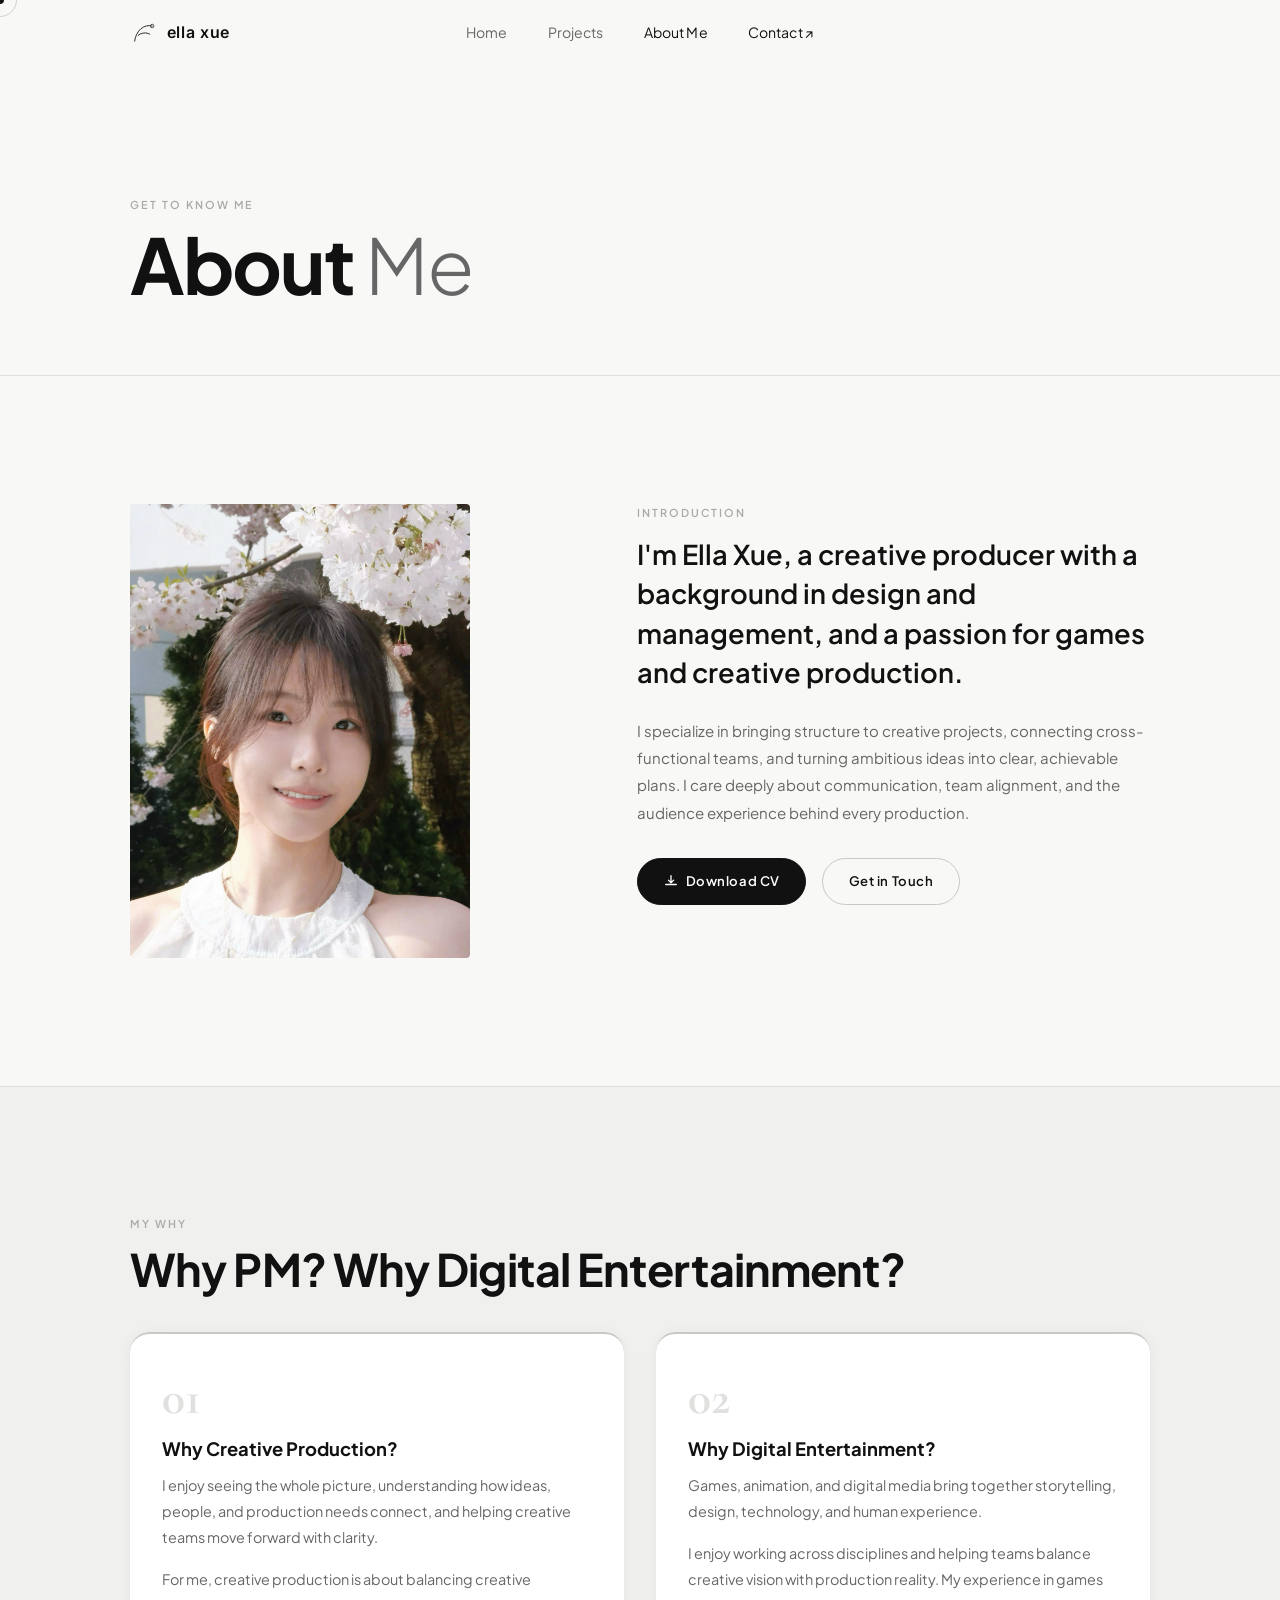
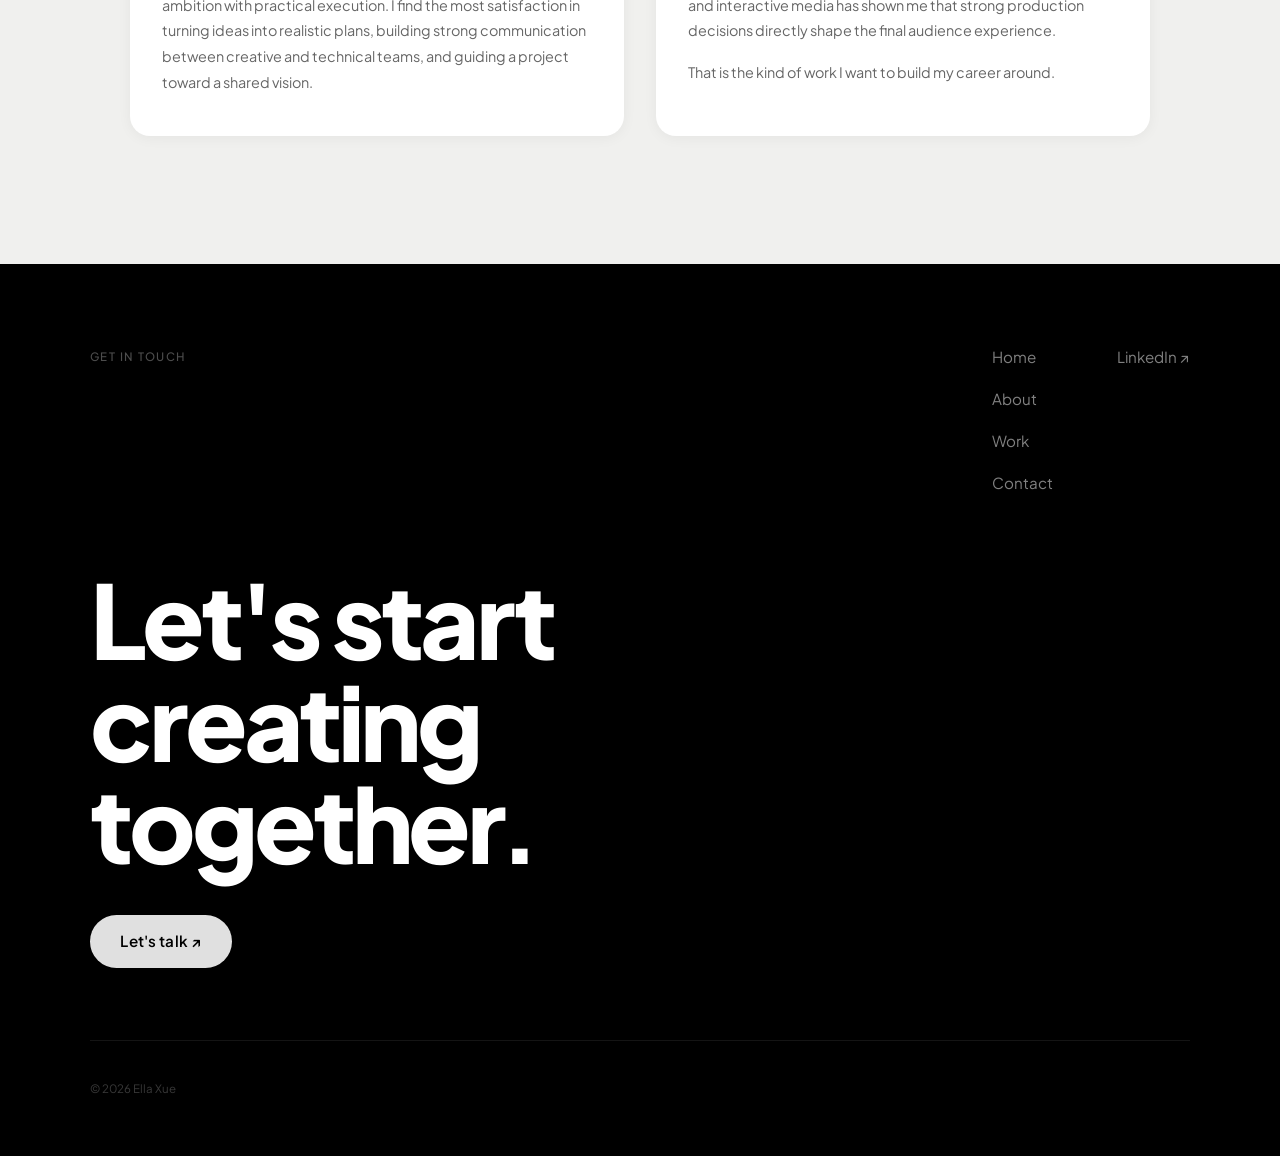
==== about.html @ a4383482 "Replace contents with copy of Porfolio repo Co-Authored-By: Claude Sonnet 5 <noreply@anthropic.com>" ====
<!DOCTYPE html>
<html lang="en">
<head>
  <meta charset="UTF-8" />
  <meta name="viewport" content="width=device-width, initial-scale=1.0" />
  <title>About Me — Ella Xue</title>
  <link rel="preconnect" href="https://fonts.googleapis.com" />
  <link rel="preconnect" href="https://fonts.gstatic.com" crossorigin />
  <link href="https://fonts.googleapis.com/css2?family=Cormorant+Garamond:ital,wght@0,300;0,400;0,600;1,300;1,400&family=Inter:wght@300;400;500;600&family=Plus+Jakarta+Sans:wght@300;400;500;600;700;800&display=swap" rel="stylesheet" />
  <link rel="stylesheet" href="style.css" />
</head>
<body>

<div id="cursor" aria-hidden="true"></div>
<div id="cursor-follower" aria-hidden="true"></div>

<!-- HEADER -->
<header id="header">
  <div class="header-inner">
    <a href="index.html" class="logo">
      <svg class="logo-mark" viewBox="0 0 48 48" fill="none" aria-hidden="true">
        <path d="M8 38 C10 20,24 8,38 12" stroke="currentColor" stroke-width="1.5" stroke-linecap="round"/>
        <path d="M14 28 C18 24,28 22,34 26" stroke="currentColor" stroke-width="1.5" stroke-linecap="round"/>
        <circle cx="38" cy="12" r="3" stroke="var(--coral)" stroke-width="1.5" fill="none"/>
      </svg>
      ella xue
    </a>
    <nav class="nav-links">
      <a href="index.html"    class="nav-link">Home</a>
      <a href="projects.html" class="nav-link">Projects</a>
      <a href="about.html"   class="nav-link active">About Me</a>
      <a href="contact.html" class="nav-link nav-link--cta">Contact ↗</a>
    </nav>
    <button class="hamburger" id="hamburger" aria-label="Toggle menu" aria-expanded="false">
      <span></span><span></span>
    </button>
  </div>
  <div class="header-rule"></div>
</header>
<div class="mobile-nav" id="mobileNav" aria-hidden="true">
  <nav>
    <a href="index.html"    class="mobile-nav-link">Home</a>
    <a href="projects.html" class="mobile-nav-link">Projects</a>
    <a href="about.html"   class="mobile-nav-link">About Me</a>
    <a href="contact.html" class="mobile-nav-link">Contact</a>
  </nav>
</div>

<main class="page-top">

<!-- PAGE HERO -->
<div class="page-hero">
  <div class="container">
    <span class="page-hero-eyebrow reveal">Get to know me</span>
    <h1 class="page-hero-title reveal">About <em>Me</em></h1>
</div>
</div>

<!-- ============================================================ INTRO + BACKGROUND -->
<section class="section">
  <div class="container">
    <div class="about-intro-grid">
      <div class="about-avatar reveal">
        <div class="portrait-frame">
          <div class="portrait-inner">
            <img src="assets/images/ellaphoyo.JPG" alt="Ella Xue">
          </div>
        </div>
      </div>
      <div>
        <span class="eyebrow reveal">Introduction</span>
        <p class="about-lead reveal">I'm Ella Xue, a creative producer with a background in design and management, and a passion for games and creative production.</p>
        <p class="about-body reveal">I specialize in bringing structure to creative projects, connecting cross-functional teams, and turning ambitious ideas into clear, achievable plans. I care deeply about communication, team alignment, and the audience experience behind every production.</p>
        <div class="about-actions reveal">
          <a href="assets/images/EllaXueResume-ProductionAssistant.pdf" download class="btn btn-primary">
            <svg viewBox="0 0 16 16" fill="none" stroke="currentColor" stroke-width="1.5" stroke-linecap="round"><path d="M8 2v8M5 7l3 3 3-3M2 12h12"/></svg>
            Download CV
          </a>
          <a href="contact.html" class="btn btn-outline">Get in Touch</a>
        </div>
      </div>
    </div>
  </div>
</section>

<!-- ============================================================ WHY PM / WHY DIGITAL ENTERTAINMENT -->
<section class="section section--alt">
  <div class="container">
    <span class="eyebrow reveal">My Why</span>
    <h2 class="section-heading reveal">Why PM? Why Digital Entertainment?</h2>
    <div class="why-grid">
      <div class="why-card reveal">
        <p class="why-num">01</p>
        <h3 class="why-title">Why Creative Production?</h3>
        <p class="why-body">I enjoy seeing the whole picture, understanding how ideas, people, and production needs connect, and helping creative teams move forward with clarity.</p>
        <p class="why-body" style="margin-top:1rem;">For me, creative production is about balancing creative ambition with practical execution. I find the most satisfaction in turning ideas into realistic plans, building strong communication between creative and technical teams, and guiding a project toward a shared vision.</p>
      </div>
      <div class="why-card reveal reveal-d1">
        <p class="why-num">02</p>
        <h3 class="why-title">Why Digital Entertainment?</h3>
        <p class="why-body">Games, animation, and digital media bring together storytelling, design, technology, and human experience.</p>
        <p class="why-body" style="margin-top:1rem;">I enjoy working across disciplines and helping teams balance creative vision with production reality. My experience in games and interactive media has shown me that strong production decisions directly shape the final audience experience.</p>
        <p class="why-body" style="margin-top:1rem;">That is the kind of work I want to build my career around.</p>
      </div>
    </div>
  </div>
</section>



<!-- ============================================================ OUTSIDE WORK -->

</main>

<div class="proj-end">
  <div class="proj-end-inner">
    <span class="proj-end-label">Get in touch</span>
    <nav class="proj-end-nav">
      <div class="proj-end-nav-col">
        <a href="index.html">Home</a>
        <a href="about.html">About</a>
        <a href="projects.html">Work</a>
        <a href="contact.html">Contact</a>
      </div>
      <div class="proj-end-nav-col">
        <a href="https://www.linkedin.com/in/ella-xue-676157253/" target="_blank" rel="noopener">LinkedIn ↗</a>
      </div>
    </nav>
  </div>
  <div class="proj-end-body">
    <h2 class="proj-end-heading">Let's start<br>creating together.</h2>
    <a href="contact.html" class="proj-end-btn">Let's talk ↗</a>
  </div>
  <div class="proj-end-foot">
    <span>© 2026 Ella Xue</span>
  </div>
</div>

<script src="main.js"></script>
</body>
</html>
---- style.css ----
/* ============================================================
   TOKENS
   ============================================================ */
*, *::before, *::after { box-sizing: border-box; margin: 0; padding: 0; }

:root {
  --bg:          #f8f8f6;
  --bg-2:        #f0f0ee;
  --surface:     #ffffff;
  --ink:         #111111;
  --ink-muted:   #666666;
  --ink-faint:   #aaaaaa;
  --coral:       #444444;
  --coral-light: #ebebeb;
  --yellow:      #e8b84b;
  --blue:        #7aafc2;
  --teal:        #4a7a6a;
  --teal-light:  #e2ede9;
  --border:      #e0e0de;
  --border-2:    #c8c8c6;
  --font-serif:   'Cormorant Garamond', Georgia, serif;
  --font-sans:    'Inter', system-ui, sans-serif;
  --font-heading: 'Plus Jakarta Sans', system-ui, sans-serif;
  --font-body:    'Plus Jakarta Sans', system-ui, sans-serif;
  --font-accent:  'Plus Jakarta Sans', system-ui, sans-serif;
  --max-w:       1100px;
  --nav-h:       66px;
  --ease:        cubic-bezier(0.25, 0.46, 0.45, 0.94);
}

/* ============================================================
   BASE
   ============================================================ */
html { scroll-behavior: smooth; font-size: 16px; }

body {
  font-family: var(--font-body);
  background: var(--bg);
  color: var(--ink);
  line-height: 1.7;
  font-weight: 400;
  -webkit-font-smoothing: antialiased;
  overflow-x: hidden;
}

::selection { background: var(--coral); color: #fff; }

h1, h2, h3, h4 {
  font-family: var(--font-heading); line-height: 1.15; font-weight: 700;
  font-style: normal;
}
em { font-style: normal; }
p { color: var(--ink-muted); }
p:last-child { margin-bottom: 0; }
a { color: inherit; text-decoration: none; }
img { display: block; max-width: 100%; }
button { font-family: var(--font-body); }

/* ============================================================
   CURSOR
   ============================================================ */
#cursor, #cursor-follower {
  position: fixed; border-radius: 50%; pointer-events: none; z-index: 9999;
}
#cursor {
  width: 8px; height: 8px; background: var(--ink);
  top: 0; left: 0; transform: translate(-50%, -50%);
}
#cursor-follower {
  width: 34px; height: 34px; border: 1px solid var(--ink-faint);
  top: 0; left: 0; transform: translate(-50%, -50%); opacity: 0.5;
}
@media (pointer: coarse) { #cursor, #cursor-follower { display: none; } }

/* ============================================================
   HEADER / NAV
   ============================================================ */
#header {
  position: fixed; top: 0; left: 0; right: 0; z-index: 100;
  background: var(--bg);
  transition: background 0.4s;
}
#header.compact {
  background: rgba(250,249,247,0.94);
  backdrop-filter: blur(14px);
}
.header-inner {
  max-width: var(--max-w); margin: 0 auto; padding: 0 2.5rem;
  height: var(--nav-h);
  display: flex; align-items: center; justify-content: space-between;
  transition: height 0.4s var(--ease);
  position: relative;
}
#header.compact .header-inner { height: 52px; }
.header-rule { display: none; }

.logo {
  display: flex; align-items: center; gap: 0.55rem;
  font-family: var(--font-sans); font-size: 1rem; font-weight: 600;
  letter-spacing: 0.04em;
  color: var(--ink); transition: opacity 0.2s;
}
.logo:hover { opacity: 0.65; }
.logo-mark { width: 28px; height: 28px; flex-shrink: 0; }

.nav-links {
  position: absolute; left: 50%; transform: translateX(-50%);
  display: flex; align-items: center; gap: 2.5rem;
}
.nav-link {
  font-size: 0.88rem; font-weight: 400; letter-spacing: 0.01em;
  color: var(--ink-muted);
  transition: color 0.25s;
}
.nav-link:hover { color: var(--ink); }
.nav-link.active { color: var(--ink); }
.nav-link--cta { color: var(--ink); }
.nav-link--cta:hover { opacity: 0.6; }

/* Hamburger */
.hamburger {
  display: none; flex-direction: column; gap: 6px;
  background: none; border: none; cursor: pointer; padding: 6px;
}
.hamburger span {
  display: block; width: 22px; height: 1.5px;
  background: var(--ink); transition: transform 0.3s, opacity 0.3s;
}
.hamburger.active span:nth-child(1) { transform: rotate(45deg) translate(0,5px); }
.hamburger.active span:nth-child(2) { transform: rotate(-45deg) translate(0,-2px); }

/* Mobile nav */
.mobile-nav {
  position: fixed; top: var(--nav-h); left: 0; right: 0; bottom: 0;
  z-index: 99; background: var(--bg);
  transform: translateX(100%); transition: transform 0.45s var(--ease);
  padding: 3rem 2.5rem; border-top: 1px solid var(--border);
}
.mobile-nav.open { transform: translateX(0); }
.mobile-nav nav { display: flex; flex-direction: column; }
.mobile-nav-link {
  font-family: var(--font-heading); font-size: 2.2rem;
  font-weight: 400; color: var(--ink); padding: 0.75rem 0;
  border-bottom: 1px solid var(--border); transition: color 0.2s;
}
.mobile-nav-link:hover { color: var(--ink-muted); }

/* ============================================================
   PAGE PADDING
   ============================================================ */
.page-top { padding-top: var(--nav-h); }
.container { max-width: var(--max-w); margin: 0 auto; padding: 0 2.5rem; }

/* ============================================================
   SECTION RHYTHM
   ============================================================ */
.section { padding: 8rem 0; border-bottom: 1px solid var(--border); }
.section:last-child { border-bottom: none; }
.section--alt { background: var(--bg-2); }

.eyebrow {
  display: block; font-size: 0.68rem; font-weight: 600;
  letter-spacing: 0.18em; text-transform: uppercase;
  color: var(--ink-faint); margin-bottom: 0.75rem;
}
.section-heading {
  font-family: var(--font-heading); font-size: clamp(2rem, 3.5vw, 2.9rem);
  font-weight: 700; color: var(--ink); line-height: 1.05;
  letter-spacing: -0.02em; margin-bottom: 2.5rem; font-style: normal;
}
.section-lead {
  font-size: 1rem; font-weight: 400; color: var(--ink-muted);
  max-width: 540px; line-height: 1.8; margin-bottom: 2.5rem;
}

/* ============================================================
   REVEAL
   ============================================================ */
.reveal {
  opacity: 0; transform: translateY(22px);
  transition: opacity 0.8s var(--ease), transform 0.8s var(--ease);
}
.reveal.visible { opacity: 1; transform: translateY(0); }
.reveal-d1 { transition-delay: 0.1s; }
.reveal-d2 { transition-delay: 0.2s; }
.reveal-d3 { transition-delay: 0.3s; }
.reveal-d4 { transition-delay: 0.4s; }
.reveal-d5 { transition-delay: 0.5s; }
.reveal-d6 { transition-delay: 0.65s; }

/* ============================================================
   BUTTONS
   ============================================================ */
.btn {
  display: inline-flex; align-items: center; gap: 0.5rem;
  padding: 0.7rem 1.6rem; border-radius: 100px;
  font-size: 0.82rem; font-weight: 600; letter-spacing: 0.04em;
  cursor: pointer; transition: all 0.25s; border: 1.5px solid transparent;
}
.btn-primary {
  background: var(--ink); color: #fff; border-color: var(--ink);
}
.btn-primary:hover { opacity: 0.78; transform: translateY(-1px); }
.btn-outline {
  background: transparent; color: var(--ink); border-color: var(--border-2);
}
.btn-outline:hover { border-color: var(--ink); color: var(--ink); transform: translateY(-1px); }
.btn svg { width: 14px; height: 14px; }

/* Underline link */
.underline-link {
  display: inline-flex; align-items: center; gap: 0.35rem;
  font-size: 0.85rem; font-weight: 500; color: var(--ink); transition: color 0.25s;
}
.underline-link span:first-child { position: relative; }
.underline-link span:first-child::after {
  content: ''; position: absolute; bottom: -2px; left: 0; width: 100%;
  height: 1px; background: var(--ink);
  transform: scaleX(0); transform-origin: left; transition: transform 0.3s var(--ease);
}
.underline-link:hover span:first-child::after { transform: scaleX(1); }
.underline-link:hover { color: var(--ink); }
.link-arrow { transition: transform 0.3s var(--ease); display: inline-block; }
.underline-link:hover .link-arrow { transform: translate(3px,-2px); }

/* Tags — editorial text style, no borders */
.tag {
  font-size: 0.75rem; font-weight: 400; letter-spacing: 0.02em;
  text-transform: none; padding: 0; border-radius: 0; border: none; background: transparent;
  color: var(--ink-muted);
}
.tag-pm    { color: var(--ink-muted); }
.tag-type  { color: var(--ink-muted); }
.tag-award { color: var(--ink-muted); }

/* ============================================================
   SHARED FOOTER
   ============================================================ */
.site-footer {
  border-top: 1px solid var(--border); padding: 2rem 0;
}
.site-footer .container {
  display: flex; align-items: center; justify-content: space-between;
  flex-wrap: wrap; gap: 1rem;
}
.footer-brand {
  font-family: var(--font-body); font-size: 0.78rem; font-weight: 500;
  letter-spacing: 0.08em; text-transform: uppercase; color: var(--ink-muted);
}
.footer-links { display: flex; gap: 1.75rem; }
.footer-links a {
  font-size: 0.72rem; font-weight: 500; letter-spacing: 0.08em;
  text-transform: uppercase; color: var(--ink-faint); transition: color 0.2s;
}
.footer-links a:hover { color: var(--ink); }

/* ============================================================
   HOME — SCROLL HERO
   ============================================================ */
.hero-scroll-container { height: 260vh; position: relative; background: var(--bg); }
.hero-sticky {
  position: sticky; top: 0;
  height: 100vh; overflow: hidden;
  background: var(--bg);
  display: flex; flex-direction: column;
  padding-top: var(--nav-h);
}

/* Upper — left-aligned at 4vw, pushed toward bottom of its flex cell */
.hs-upper {
  flex: 1; display: flex;
  align-items: flex-end; justify-content: flex-start;
  padding: 0 4vw clamp(0.75rem, 2vh, 2rem);
  min-height: 0;
}
.hs-name-track { will-change: transform; }

/*
  Font scales smoothly with vw between a sensible min and max.
  At 1280px laptop : 20vw ≈ 16rem — proportional, not overwhelming.
  At 1440px desktop: 20vw ≈ 18rem — dramatic but not clipping.
  At 1920px monitor: capped at 22rem — consistent on large displays.
*/
.hs-big-name {
  font-family: var(--font-serif);
  font-size: clamp(6.5rem, 20vw, 22rem);
  font-weight: 600; line-height: 1;
  letter-spacing: -0.03em; white-space: nowrap;
  color: var(--ink); margin: 0;
}
.hs-im { will-change: opacity; }

/* Lower — eyebrow + descriptions + buttons */
.hs-lower {
  padding: clamp(0.85rem, 1.5vh, 1.5rem) 4vw clamp(1.25rem, 2.5vh, 2.5rem);
  max-width: 56vw;
  display: flex; flex-direction: column; gap: clamp(0.7rem, 1.2vh, 1.1rem);
}
.hs-eyebrow {
  display: block; font-size: 1.1rem; font-weight: 600;
  letter-spacing: 0.14em; text-transform: uppercase; color: var(--ink-muted);
}
.hs-desc-wrap { position: relative; }
.hs-desc {
  font-family: var(--font-sans);
  font-size: clamp(1rem, 2.1vw, 1.6rem);
  font-weight: 300; line-height: 1.5;
  color: var(--ink); margin: 0; will-change: opacity;
}
/* desc-b stays in flow and sets the container height (it's the longer text).
   desc-a sits absolutely on top of it and fades out on scroll. */
.hs-desc--a { position: absolute; top: 0; left: 0; right: 0; }
.hs-desc--b { opacity: 0; }
.hs-actions { display: flex; gap: 1rem; flex-wrap: wrap; }

/*
  left + right define the "right-side region" (60vw → viewport edge).
  margin: 0 auto on an absolutely-positioned element with both offsets
  fixed distributes remaining space equally → photo stays centred in
  the 40vw right area on every screen width, no hardcoded gutters.
  aspect-ratio: 3/4 locks the frame shape; min() prevents height
  from exceeding 70vh on short screens.
*/
.hs-photo-wrap {
  position: absolute;
  left: 60vw; right: 0;
  top: calc(var(--nav-h) + clamp(2rem, 5vh, 5rem));
  margin: 0 auto;
  width: min(28vw, calc(70vh * 0.75));
  aspect-ratio: 3 / 4;
  overflow: hidden; opacity: 0;
  will-change: opacity, transform;
}
.hs-photo-wrap img {
  width: 100%;
  height: calc(100% + 2.5rem); margin-top: -2.5rem;
  object-fit: cover; object-position: center top; display: block;
}
.hs-photo-tag {
  position: absolute; bottom: 1.5rem; left: 1.5rem;
  font-family: var(--font-serif); font-size: 0.9rem;
  color: var(--ink-muted); pointer-events: none;
}

/* Scroll hint */
.hs-scroll-hint {
  position: absolute; bottom: 2.5rem; left: 50%;
  transform: translateX(-50%); z-index: 10;
  display: flex; flex-direction: column; align-items: center;
  gap: 0.5rem;
}
.hs-scroll-label {
  font-size: 0.62rem;
  font-weight: 600;
  letter-spacing: 0.16em;
  text-transform: uppercase;
  color: var(--ink-faint);
}
.scroll-track { width: 1px; height: 46px; background: var(--border); position: relative; overflow: hidden; }
.scroll-thumb { position: absolute; top: 0; left: 0; width: 100%; height: 40%; background: var(--ink-faint); animation: scrollDown 2.2s ease-in-out infinite; }
@keyframes scrollDown { 0% { top: -40%; } 100% { top: 140%; } }

/* Tablet / small laptop: slightly narrower photo, text breathing room */
@media (max-width: 1024px) {
  .hs-big-name { font-size: clamp(5.5rem, 18vw, 18rem); }
  .hs-photo-wrap { width: min(30vw, calc(66vh * 0.75)); }
  .hs-lower { max-width: 58vw; }
}

/* Mobile: stack-friendly — hide photo, give text full room */
@media (max-width: 640px) {
  .hs-upper { padding: 0 5vw 1.25rem; }
  .hs-big-name { font-size: clamp(4rem, 18vw, 6.5rem); }
  .hs-lower { max-width: 90vw; padding: 1rem 5vw 2rem; gap: 0.85rem; }
  .hs-photo-wrap { display: none; }
  .hs-desc { font-size: clamp(1rem, 4.5vw, 1.25rem); }
}

/* ============================================================
   HOME — PM TRAITS (TABS)
   ============================================================ */
.tabs-nav {
  display: flex; gap: 0; border-bottom: 1px solid var(--border); margin-bottom: 2.5rem;
}
.tab-btn {
  background: none; border: none; cursor: pointer; padding: 0.85rem 1.75rem;
  font-family: var(--font-sans); font-size: 0.82rem; font-weight: 500;
  letter-spacing: 0.06em; color: var(--ink-muted);
  position: relative; transition: color 0.25s;
}
.tab-btn::after {
  content: ''; position: absolute; bottom: -1px; left: 0; right: 0;
  height: 2px; background: var(--ink);
  transform: scaleX(0); transition: transform 0.3s var(--ease);
}
.tab-btn.active { color: var(--ink); }
.tab-btn.active::after { transform: scaleX(1); }
.tab-btn:hover { color: var(--ink); }

.tab-panel { display: none; }
.tab-panel.active { display: grid; grid-template-columns: 1fr 1fr; gap: 3rem; align-items: start; }

.tab-text h3 {
  font-family: var(--font-heading); font-size: clamp(1.5rem, 2.5vw, 2rem);
  font-weight: 700; color: var(--ink); margin-bottom: 1rem; line-height: 1.15;
}
.tab-text p { font-size: 0.94rem; line-height: 1.82; margin-bottom: 1.25rem; }

.tab-closing {
  grid-column: 1 / -1;
  font-size: 0.94rem; font-style: italic;
  color: var(--ink-muted); line-height: 1.7;
  padding-top: 0.5rem; border-top: 1px solid var(--border);
  margin-top: 0.5rem;
}

.trait-list { list-style: none; display: flex; flex-direction: column; gap: 0.75rem; }
.trait-list li {
  display: flex; align-items: flex-start; gap: 0.75rem;
  font-size: 0.88rem; color: var(--ink-muted); line-height: 1.5;
}
.trait-list li::before {
  content: ''; width: 5px; height: 5px; border-radius: 50%;
  background: var(--ink-faint); flex-shrink: 0; margin-top: 0.45rem;
}

/* ============================================================
   HOME — TOOLS & SKILLS
   ============================================================ */
.tools-grid {
  display: grid; grid-template-columns: repeat(4, 1fr); gap: 1.5rem;
}
.tool-group { }
.tool-group-label {
  font-size: 0.65rem; font-weight: 600; letter-spacing: 0.14em;
  text-transform: uppercase; color: var(--ink-faint);
  margin-bottom: 0.85rem; display: block;
}
.tool-pills { display: flex; flex-wrap: wrap; gap: 0.5rem; }
.tool-pill {
  font-size: 0.78rem; font-weight: 400; color: var(--ink-muted);
  background: var(--surface); border: 1px solid var(--border);
  border-radius: 100px; padding: 4px 14px;
  transition: border-color 0.2s, color 0.2s;
}
.tool-pill:hover { border-color: var(--ink); color: var(--ink); }

/* ============================================================
   HOME — RECENT WORK
   ============================================================ */
.rw-section {
  padding: 8rem 0;
  border-bottom: 1px solid var(--border);
}
.rw-section .container {
  max-width: 1440px;
  padding: 0 3rem;
}
.rw-top { margin-bottom: 3rem; }
.rw-heading {
  font-size: clamp(2rem, 3.5vw, 2.9rem);
  font-weight: 700;
  color: var(--ink);
  letter-spacing: -0.03em;
}
.rw-grid {
  display: grid;
  grid-template-columns: repeat(3, 1fr);
  gap: 1.25rem;
  margin-bottom: 3.5rem;
}
.rw-card { display: block; cursor: pointer; }

/* The card IS the image — large, rounded, full-bleed */
.rw-img-wrap {
  border-radius: 20px;
  overflow: hidden;
  aspect-ratio: 4 / 3;
  position: relative;
}
.rw-img-thumb {
  position: absolute;
  inset: 0;
  transition: transform 0.65s var(--ease);
}
/* Gradient overlay for depth */
.rw-img-wrap::after {
  content: '';
  position: absolute;
  inset: 40% 0 0;
  background: linear-gradient(to bottom, transparent, rgba(0,0,0,0.28));
  border-radius: 0 0 20px 20px;
  pointer-events: none;
}
.rw-card:hover .rw-img-thumb { transform: scale(1.05); }
.rw-img-1 .rw-img-thumb { background: linear-gradient(145deg, #d4b8ac, #b89080, #9c7468); }
.rw-img-2 .rw-img-thumb { background: linear-gradient(145deg, #a8bece, #8aa0b8, #7090a8); }
.rw-img-3 .rw-img-thumb { background: linear-gradient(145deg, #b8ceac, #98b890, #7ea078); }

/* Circular arrow button — always visible, bottom-left of image */
.rw-arrow {
  position: absolute;
  bottom: 1.25rem;
  left: 1.25rem;
  width: 46px;
  height: 46px;
  border-radius: 50%;
  background: rgba(255,255,255,0.88);
  display: flex;
  align-items: center;
  justify-content: center;
  transition: transform 0.3s var(--ease), background 0.25s;
  z-index: 1;
}
.rw-arrow svg { width: 15px; height: 15px; color: #000; flex-shrink: 0; }
.rw-card:hover .rw-arrow { transform: translate(3px, -3px); background: #fff; }

/* Info below the image card */
.rw-card-info {
  padding: 1.1rem 0.25rem 0;
  display: flex;
  flex-direction: column;
  gap: 0.25rem;
}
.rw-card-meta {
  font-size: 0.78rem;
  font-weight: 400;
  color: var(--ink-muted);
}
.rw-card-name {
  font-size: 1.5rem;
  font-weight: 700;
  color: var(--ink);
  letter-spacing: -0.025em;
  line-height: 1.2;
}
.rw-cta { text-align: center; }

@media (max-width: 900px) {
  .rw-grid { grid-template-columns: repeat(2, 1fr); gap: 1rem; }
}
@media (max-width: 560px) {
  .rw-grid { grid-template-columns: 1fr; gap: 1rem; }
}
@media (max-width: 640px) {
  .rw-section { padding: 5.5rem 0; }
}

/* ============================================================
   HOME — FEATURED PROJECTS (legacy — kept for fallback)
   ============================================================ */
.featured-grid {
  display: grid; grid-template-columns: 1.4fr 1fr; gap: 1.5rem;
}
.feat-card {
  background: var(--surface); border: none;
  border-radius: 20px; overflow: hidden;
  box-shadow: 0 2px 14px rgba(0,0,0,0.06);
  transition: transform 0.4s var(--ease), box-shadow 0.4s;
}
.feat-card:hover { transform: translateY(-3px); box-shadow: 0 10px 32px rgba(0,0,0,0.10); }
.feat-card--large { }
.feat-thumb {
  aspect-ratio: 16/9; display: flex; align-items: flex-end; padding: 1rem;
  position: relative;
}
.feat-thumb--1 { background: linear-gradient(135deg, #c4a898, #a8877a); }
.feat-thumb--2 { background: linear-gradient(135deg, #98aec4, #7a90a8); }
.feat-thumb--3 { background: linear-gradient(135deg, #a8c498, #8aaa7c); }
.feat-label {
  font-size: 0.65rem; letter-spacing: 0.12em; text-transform: uppercase;
  color: rgba(255,255,255,0.65); font-weight: 500;
}
.feat-body { padding: 1.5rem; }
.feat-cat {
  font-size: 0.68rem; font-weight: 500; letter-spacing: 0.1em;
  text-transform: uppercase; color: var(--ink-faint); margin-bottom: 0.4rem; display: block;
}
.feat-title {
  font-family: var(--font-heading); font-size: 1.25rem; font-weight: 700;
  color: var(--ink); margin-bottom: 0.5rem;
}
.feat-desc { font-size: 0.85rem; line-height: 1.7; margin-bottom: 1rem; }
.feat-small-pair { display: flex; flex-direction: column; gap: 1.5rem; }
.feat-card--small .feat-thumb { aspect-ratio: 3/1.4; }
.featured-cta { margin-top: 2rem; text-align: center; }

/* ============================================================
   HOME — TESTIMONIALS
   ============================================================ */
.testimonials-grid {
  display: grid; grid-template-columns: repeat(3, 1fr); gap: 1.5rem;
}
.testimonial-card {
  background: var(--surface); border: none;
  border-radius: 20px; padding: 2rem;
  box-shadow: 0 2px 14px rgba(0,0,0,0.06);
  transition: box-shadow 0.3s, transform 0.3s;
}
.testimonial-card:hover { box-shadow: 0 8px 28px rgba(0,0,0,0.09); transform: translateY(-2px); }
.quote-mark {
  font-family: var(--font-serif); font-size: 3.5rem; font-weight: 700;
  color: var(--border); line-height: 0.8; margin-bottom: 1rem; display: block;
}
.quote-text {
  font-family: var(--font-accent); font-size: 1.1rem; font-weight: 400;
  color: var(--ink); line-height: 1.65; margin-bottom: 1.5rem;
}
.quote-author {
  display: flex; flex-direction: column; gap: 2px;
  padding-top: 1.25rem; border-top: 1px solid var(--border);
}
.author-name { font-size: 0.82rem; font-weight: 600; color: var(--ink); }
.author-role { font-size: 0.72rem; color: var(--ink-faint); }

/* ============================================================
   HOME — FOOTER BANNER
   ============================================================ */
.footer-banner {
  background: var(--ink); padding: 5rem 0;
}
.footer-banner .container {
  display: flex; flex-direction: column; align-items: center; text-align: center;
}
.banner-tagline {
  font-family: var(--font-heading); font-size: clamp(1.8rem, 4vw, 3rem);
  font-weight: 700; color: #fff; letter-spacing: -0.02em;
  max-width: 600px; line-height: 1.2; margin-bottom: 2rem;
}
.banner-email {
  font-family: var(--font-body); font-size: clamp(1rem, 2.2vw, 1.45rem);
  font-weight: 400; letter-spacing: 0.02em;
  color: rgba(255,255,255,0.75); margin-bottom: 2.5rem;
  transition: color 0.2s;
}
.banner-email:hover { color: #fff; }
.banner-socials { display: flex; gap: 2rem; flex-wrap: wrap; justify-content: center; }
.banner-social-link {
  font-size: 0.72rem; font-weight: 500; letter-spacing: 0.1em;
  text-transform: uppercase; color: rgba(255,255,255,0.4);
  transition: color 0.2s;
}
.banner-social-link:hover { color: rgba(255,255,255,0.85); }

/* ============================================================
   ABOUT — INTRO
   ============================================================ */
.about-intro-grid {
  display: grid; grid-template-columns: 1fr 1.2fr; gap: 5rem; align-items: start;
}
.about-avatar {
  position: relative; max-width: 340px;
}
.about-avatar .portrait-inner { aspect-ratio: 3/4; overflow: hidden; border-radius: 4px; }
.about-avatar .portrait-inner img { width: 100%; height: 100%; object-fit: cover; object-position: center top; display: block; }
.about-lead {
  font-family: var(--font-heading); font-size: clamp(1.3rem, 2.2vw, 1.7rem);
  font-weight: 600; line-height: 1.45; color: var(--ink); margin-bottom: 1.5rem;
}
.about-body { font-size: 0.94rem; line-height: 1.82; margin-bottom: 1.25rem; }
.about-actions { display: flex; gap: 1rem; flex-wrap: wrap; margin-top: 2rem; }

/* ============================================================
   ABOUT — WHY PM
   ============================================================ */
.why-grid { display: grid; grid-template-columns: 1fr 1fr; gap: 2rem; }
.why-card {
  background: var(--surface); border: none;
  border-radius: 20px; padding: 2.5rem 2rem;
  border-top: 2px solid var(--border-2);
  box-shadow: 0 2px 14px rgba(0,0,0,0.05);
}
.why-num {
  font-family: var(--font-serif); font-size: 3rem; font-weight: 700;
  color: var(--border); line-height: 1; margin-bottom: 1rem;
}
.why-title {
  font-family: var(--font-heading); font-size: 1.15rem; font-weight: 700;
  color: var(--ink); margin-bottom: 0.85rem;
}
.why-body { font-size: 0.9rem; line-height: 1.8; }

/* ============================================================
   ABOUT — WHAT I DO
   ============================================================ */
.what-grid {
  display: grid; grid-template-columns: repeat(3, 1fr);
  gap: 1px; background: var(--border);
  border: 1px solid var(--border); border-radius: 10px; overflow: hidden;
}
.what-item {
  background: var(--surface); padding: 2rem 1.8rem;
  transition: background 0.2s; cursor: default;
}
.what-item:hover { background: var(--bg-2); }
.what-idx {
  font-size: 0.65rem; font-weight: 600; letter-spacing: 0.12em;
  color: var(--ink-faint); margin-bottom: 0.75rem; display: block;
}
.what-title { font-size: 0.9rem; font-weight: 600; color: var(--ink); margin-bottom: 0.5rem; }
.what-body { font-size: 0.82rem; line-height: 1.7; }

/* ============================================================
   ABOUT — CERTIFICATES
   ============================================================ */
.cert-grid { display: grid; grid-template-columns: repeat(3, 1fr); gap: 1rem; }
.cert-card {
  background: var(--surface); border: none;
  border-radius: 16px; padding: 1.5rem;
  box-shadow: 0 2px 12px rgba(0,0,0,0.05);
  transition: box-shadow 0.25s, transform 0.25s;
}
.cert-card:hover { box-shadow: 0 8px 24px rgba(0,0,0,0.09); transform: translateY(-2px); }
.cert-issuer {
  font-size: 0.65rem; font-weight: 600; letter-spacing: 0.1em;
  text-transform: uppercase; color: var(--ink-faint); margin-bottom: 0.4rem; display: block;
}
.cert-name { font-size: 0.88rem; font-weight: 600; color: var(--ink); margin-bottom: 0.25rem; }
.cert-year { font-size: 0.72rem; color: var(--ink-faint); }

/* ============================================================
   ABOUT — OUTSIDE WORK
   ============================================================ */
.outside-grid { display: grid; grid-template-columns: repeat(3, 1fr); gap: 1.25rem; }
.outside-card {
  border-radius: 16px; overflow: hidden; border: none;
  box-shadow: 0 2px 12px rgba(0,0,0,0.05);
  transition: transform 0.4s var(--ease);
}
.outside-card:hover { transform: translateY(-4px); }
.outside-thumb {
  aspect-ratio: 4/3;
  transition: transform 0.5s var(--ease);
}
.outside-card:hover .outside-thumb { transform: scale(1.04); }
.outside-thumb--photo   { background: linear-gradient(135deg, #c4cdd6, #a8b8c8); }
.outside-thumb--sports  { background: linear-gradient(135deg, #c4d6c4, #a8c4a8); }
.outside-thumb--pets    { background: linear-gradient(135deg, #d6c4c4, #c4a8a8); }
.outside-body { padding: 1.25rem; background: var(--surface); }
.outside-title { font-size: 0.9rem; font-weight: 600; color: var(--ink); margin-bottom: 0.25rem; }
.outside-desc { font-size: 0.8rem; line-height: 1.65; }

/* ============================================================
   PROJECTS — FILTER
   ============================================================ */
.filter-bar {
  display: flex; gap: 0.5rem; flex-wrap: wrap; margin-bottom: 3rem;
}
.filter-btn {
  background: var(--surface); border: 1px solid var(--border);
  border-radius: 100px; padding: 6px 18px; cursor: pointer;
  font-size: 0.78rem; font-weight: 500; color: var(--ink-muted);
  transition: all 0.22s;
}
.filter-btn:hover { border-color: var(--border-2); color: var(--ink); }
.filter-btn.active {
  background: var(--ink); border-color: var(--ink); color: #fff;
}

/* Projects grid */
.projects-grid { display: grid; grid-template-columns: repeat(2, 1fr); gap: 1.75rem; }
.project-card {
  background: var(--surface); border: none;
  border-radius: 20px; overflow: hidden;
  box-shadow: 0 2px 14px rgba(0,0,0,0.06);
  transition: transform 0.4s var(--ease), box-shadow 0.4s;
}
.project-card:hover { transform: translateY(-3px); box-shadow: 0 10px 32px rgba(0,0,0,0.10); }
.project-card[hidden] { display: none; }
.proj-thumb {
  aspect-ratio: 16/9; position: relative; overflow: hidden;
}
.proj-thumb::after {
  content: 'View Project';
  position: absolute; inset: 0;
  background: rgba(0,0,0,0);
  display: flex; align-items: center; justify-content: center;
  font-family: var(--font-body); font-size: 0.72rem; font-weight: 700;
  letter-spacing: 0.12em; text-transform: uppercase;
  color: transparent;
  transition: background 0.35s var(--ease), color 0.3s var(--ease);
}
.project-card:hover .proj-thumb::after {
  background: rgba(0,0,0,0.28);
  color: #fff;
}
.proj-thumb--1 { background: linear-gradient(135deg, #c4a898, #a8877a); }
.proj-thumb--2 { background: linear-gradient(135deg, #98aec4, #7a90a8); }
.proj-thumb--3 { background: linear-gradient(135deg, #a8c498, #8aaa7c); }
.proj-thumb--4 { background: linear-gradient(135deg, #c4a8c4, #a888a8); }
.proj-thumb--5 { background: linear-gradient(135deg, #c4c498, #a8a87c); }
.proj-thumb--6 { background: linear-gradient(135deg, #98c4c4, #7aa8a8); }
.proj-thumb-label {
  position: absolute; bottom: 1rem; left: 1rem;
  font-size: 0.65rem; letter-spacing: 0.1em; text-transform: uppercase;
  color: rgba(255,255,255,0.6); font-weight: 500;
}
.proj-body { padding: 1.5rem; }
.proj-meta { display: flex; align-items: center; justify-content: space-between; margin-bottom: 0.5rem; }
.proj-cat {
  font-size: 0.68rem; font-weight: 500; letter-spacing: 0.1em;
  text-transform: uppercase; color: var(--ink-faint);
}
.proj-year { font-size: 0.7rem; color: var(--ink-faint); }
.proj-title {
  font-family: var(--font-heading); font-size: 1.2rem; font-weight: 700;
  color: var(--ink); margin-bottom: 0.5rem;
}
.proj-desc { font-size: 0.85rem; line-height: 1.7; margin-bottom: 1.1rem; }
.proj-tags { display: flex; gap: 0; flex-wrap: wrap; }
.proj-tag {
  font-size: 0.75rem; font-weight: 400; color: var(--ink-muted);
  background: none; border: none; border-radius: 0; padding: 0;
}
.proj-tag + .proj-tag::before {
  content: '·'; color: var(--ink-faint); margin: 0 0.45rem;
}
.wip-tag {
  color: var(--ink);
  font-weight: 600;
}

/* ============================================================
   CONTACT PAGE
   ============================================================ */
.contact-layout { display: grid; grid-template-columns: 1fr 1.1fr; gap: 5rem; align-items: start; }
.contact-lead {
  font-family: var(--font-body); font-size: clamp(0.94rem, 1.8vw, 1.05rem);
  font-weight: 300; line-height: 1.85; color: var(--ink-muted); margin-bottom: 1.5rem;
}
.contact-email-link {
  display: block; font-family: var(--font-body);
  font-size: clamp(1.1rem, 2.2vw, 1.55rem);
  font-weight: 500; letter-spacing: 0.01em; color: var(--ink);
  margin-bottom: 2.5rem; position: relative; transition: color 0.3s, opacity 0.3s;
}
.contact-email-link:hover { color: var(--ink-muted); }
.email-underline {
  position: absolute; bottom: -6px; left: 0; width: 100%; height: 8px; pointer-events: none;
}
.contact-socials { display: flex; gap: 2rem; flex-wrap: wrap; margin-bottom: 2.5rem; }

.contact-form { display: flex; flex-direction: column; gap: 1.4rem; }
.field { display: flex; flex-direction: column; gap: 0.4rem; }
.field label {
  font-size: 0.68rem; font-weight: 500; letter-spacing: 0.1em;
  text-transform: uppercase; color: var(--ink-muted);
}
.field input, .field textarea {
  background: transparent; border: none; border-bottom: 1px solid var(--border);
  padding: 0.6rem 0; font-family: var(--font-sans); font-size: 0.9rem;
  color: var(--ink); outline: none; transition: border-color 0.3s; resize: none;
}
.field input:focus, .field textarea:focus { border-bottom-color: var(--ink); }
.field input::placeholder, .field textarea::placeholder { color: var(--ink-faint); }
.form-submit {
  display: inline-flex; align-items: center; gap: 0.75rem; margin-top: 0.25rem;
  background: none; border: none; border-bottom: 1.5px solid var(--ink);
  padding: 0.5rem 0; font-size: 0.88rem; font-weight: 600;
  color: var(--ink); cursor: pointer; transition: color 0.3s, border-color 0.3s;
  align-self: flex-start; letter-spacing: 0.04em;
}
.form-submit:hover { color: var(--ink-muted); border-bottom-color: var(--ink-muted); }
.form-submit svg { width: 18px; height: 18px; transition: transform 0.3s var(--ease); }
.form-submit:hover svg { transform: translateX(5px); }

/* ============================================================
   PAGE HERO (inner pages)
   ============================================================ */
.page-hero {
  padding: calc(var(--nav-h) + 4rem) 0 3.5rem;
  border-bottom: 1px solid var(--border);
}
.page-hero-eyebrow {
  display: block; font-size: 0.68rem; font-weight: 600;
  letter-spacing: 0.18em; text-transform: uppercase;
  color: var(--ink-faint); margin-bottom: 0.75rem;
}
.page-hero-title {
  font-family: var(--font-heading); font-size: clamp(2.8rem, 6vw, 5rem);
  font-weight: 700; color: var(--ink); line-height: 1.0;
  margin-bottom: 1rem; letter-spacing: -0.03em;
}
.page-hero-title em { font-weight: 300; color: var(--ink-muted); }
.page-hero-sub {
  font-size: 1rem; color: var(--ink-muted); max-width: 480px; line-height: 1.8;
}

/* ============================================================
   RESPONSIVE
   ============================================================ */
@media (max-width: 960px) {
  .hero-layout { grid-template-columns: 1fr; gap: 3rem; padding-bottom: 4rem; }
  .hero-portrait { display: flex; justify-content: center; }
  .portrait-frame { max-width: 220px; }
  .hero-scroll-hint { display: none; }
  .portrait-annotation { display: none; }
  .about-intro-grid { grid-template-columns: 1fr; gap: 3rem; }
  .why-grid { grid-template-columns: 1fr; }
  .what-grid { grid-template-columns: 1fr; }
  .cert-grid { grid-template-columns: repeat(2, 1fr); }
  .outside-grid { grid-template-columns: 1fr 1fr; }
  .contact-layout { grid-template-columns: 1fr; gap: 3.5rem; }
  .featured-grid { grid-template-columns: 1fr; }
  .testimonials-grid { grid-template-columns: 1fr; }
  .tools-grid { grid-template-columns: repeat(2, 1fr); }
  .tab-panel.active { grid-template-columns: 1fr; }
  .projects-grid { grid-template-columns: 1fr; }
}

@media (max-width: 640px) {
  :root { --nav-h: 60px; }
  .nav-links { display: none; }
  .hamburger { display: flex; }
  .mobile-nav { top: 60px; }
  .container { padding: 0 1.5rem; }
  .hero-layout { padding: 2rem 1.5rem 4rem; }
  .section { padding: 5.5rem 0; }
  .page-hero { padding: calc(var(--nav-h) + 3rem) 0 3rem; }
  .tabs-nav { overflow-x: auto; }
  .tab-btn { padding: 0.85rem 1.25rem; white-space: nowrap; }
  .tab-panel.active { grid-template-columns: 1fr; }
  .cert-grid { grid-template-columns: 1fr; }
  .outside-grid { grid-template-columns: 1fr; }
  .feat-small-pair { flex-direction: row; gap: 1rem; }
  .hero-cta-group { flex-direction: column; }
  .btn { text-align: center; justify-content: center; }
}

/* ============================================================
   PROJECT PAGES — shared components
   ============================================================ */

/* --- Trailer embed --- */
.proj-trailer-wrap {
  max-width: var(--max-w);
  margin: 0 auto;
  padding: 3rem 2.5rem 0;
}
.proj-trailer {
  position: relative;
  width: 100%;
  max-width: 860px;
  margin: 0 auto;
  aspect-ratio: 16 / 9;
  border-radius: 12px;
  overflow: hidden;
  background: #000;
}
.proj-trailer iframe {
  position: absolute;
  inset: 0;
  width: 100%;
  height: 100%;
  border: none;
}
.proj-trailer video {
  position: absolute;
  inset: 0;
  width: 100%;
  height: 100%;
  object-fit: contain;
  border: none;
}

@media (max-width: 640px) {
  .proj-trailer-wrap { padding: 2rem 1.25rem 0; }
}

/* --- Layout --- */
.proj-cover {
  position: relative;
  width: 100%;
  height: 100vh;
  min-height: 480px;
  background-color: #111;
  overflow: hidden;
}
.proj-cover-img {
  position: absolute;
  inset: 0;
  width: 100%;
  height: 100%;
  object-fit: cover;
  object-position: center;
}
.proj-cover::after {
  content: '';
  position: absolute;
  inset: 0;
  background: linear-gradient(to top, rgba(0,0,0,0.78) 0%, rgba(0,0,0,0.35) 50%, rgba(0,0,0,0.15) 80%);
  pointer-events: none;
}
.proj-cover-title {
  position: absolute;
  bottom: 3.5rem;
  left: 5vw;
  z-index: 2;
  font-family: var(--font-heading);
  font-size: clamp(3rem, 8vw, 7rem);
  font-weight: 700;
  color: #fff;
  line-height: 1.05;
  letter-spacing: -0.03em;
  margin: 0;
  max-width: 80%;
}
.proj-cover-title em {
  font-style: normal;
  font-weight: 700;
}

.proj-hero {
  padding: calc(var(--nav-h) + 4rem) 2.5rem 5rem;
  max-width: var(--max-w);
  margin: 0 auto;
  border-bottom: 1px solid var(--border);
}
.proj-hero-below {
  max-width: var(--max-w);
  margin: 0 auto;
  padding: 4rem max(5vw, 2.5rem) 5rem;
  border-bottom: 1px solid var(--border);
}
.proj-wrap {
  max-width: var(--max-w);
  margin: 0 auto;
  padding: 0 2.5rem;
}
.proj-section {
  padding: 5.5rem 0;
  border-bottom: 1px solid var(--border);
}
.proj-section:last-of-type { border-bottom: none; }

/* --- Tags — editorial text, no borders --- */
.hero-tags {
  display: flex;
  gap: 0;
  flex-wrap: wrap;
  margin-bottom: 2rem;
}
.hero-tags .tag + .tag::before {
  content: '·'; color: var(--ink-faint); margin: 0 0.5rem;
}
.tag-academic { color: var(--ink-muted); border: none; background: transparent; }
.tag-client   { color: var(--ink-muted); border: none; background: transparent; }

/* --- Back link breadcrumb --- */
.proj-breadcrumb { margin-bottom: 3rem; }

.back-link {
  display: inline-flex;
  align-items: center;
  gap: 0.5rem;
  font-size: 0.78rem;
  font-weight: 500;
  letter-spacing: 0.06em;
  text-transform: uppercase;
  color: var(--ink-muted);
  transition: color 0.2s;
}
.back-link:hover { color: var(--ink); }
.back-link svg { width: 14px; transition: transform 0.2s; }
.back-link:hover svg { transform: translateX(-3px); }

/* --- Hero title and subtitle --- */
.proj-hero-title {
  font-family: var(--font-heading);
  font-size: clamp(2.8rem, 6vw, 5.5rem);
  font-weight: 700;
  line-height: 1.0;
  letter-spacing: -0.03em;
  color: var(--ink);
  margin-bottom: 1.25rem;
  max-width: 720px;
}
.proj-hero-title em { font-weight: 400; color: var(--ink-muted); }

.proj-hero-sub {
  font-size: 1rem;
  font-weight: 300;
  color: var(--ink-muted);
  max-width: 500px;
  line-height: 1.8;
  margin-bottom: 3.5rem;
}

/* --- Stats bar --- */
.hero-stats {
  display: grid;
  grid-template-columns: repeat(4, 1fr);
  border: 1px solid var(--border);
  border-radius: 12px;
  overflow: hidden;
  background: var(--surface);
  max-width: 620px;
}
.stat-box {
  padding: 1.5rem 1.6rem;
  border-right: 1px solid var(--border);
  display: flex;
  flex-direction: column;
  gap: 4px;
  transition: background 0.2s;
}
.stat-box:last-child { border-right: none; }
.stat-box:hover { background: var(--bg-2); }
.stat-num {
  font-family: var(--font-heading);
  font-size: 2rem;
  font-weight: 700;
  color: var(--ink);
  line-height: 1;
  letter-spacing: -0.02em;
}
.stat-label {
  font-size: 0.65rem;
  font-weight: 500;
  letter-spacing: 0.1em;
  text-transform: uppercase;
  color: var(--ink-faint);
}

/* --- Project snapshot grid --- */
.snapshot-row {
  display: flex;
  flex-wrap: wrap;
  gap: 0;
}
.snap-cell {
  padding: 0;
  margin-right: 3rem;
  margin-bottom: 1.2rem;
}
.snap-key {
  font-size: 0.62rem;
  font-weight: 600;
  letter-spacing: 0.14em;
  text-transform: uppercase;
  color: var(--ink-faint);
  margin-bottom: 5px;
  display: block;
}
.snap-val {
  font-size: 0.82rem;
  font-weight: 500;
  color: var(--ink);
  line-height: 1.4;
}

/* --- Photo sections --- */
.proj-photos {
  padding: 4rem 0;
  border-bottom: 1px solid var(--border);
  display: flex;
  flex-direction: column;
  align-items: center;
}
.proj-photo-grid {
  display: grid;
  gap: 0.75rem;
  width: 100%;
  max-width: 860px;
}
.proj-photo-grid--2 { grid-template-columns: 1fr 1fr; }
.proj-photo-grid--3 { grid-template-columns: 1fr 1fr 1fr; }

/* Text left + image right split */
.proj-text-img {
  display: grid;
  grid-template-columns: 1fr 1.6fr;
  gap: 3rem;
  align-items: start;
}
@media (max-width: 700px) {
  .proj-text-img { grid-template-columns: 1fr; gap: 1.5rem; }
}
.proj-photo-wrap {
  overflow: hidden;
  border-radius: 12px;
  background: var(--bg-2);
  max-width: 860px;
  width: 100%;
}
.proj-photo-wrap img {
  width: 100%;
  height: 100%;
  object-fit: cover;
  display: block;
}
.proj-photo-caption {
  font-size: 0.72rem;
  letter-spacing: 0.06em;
  text-transform: uppercase;
  color: var(--ink-faint);
  margin-top: 0.85rem;
}

/* --- Role grid --- */
.role-intro {
  font-size: 0.97rem;
  color: var(--ink-muted);
  max-width: 540px;
  margin-bottom: 2.5rem;
  line-height: 1.8;
  font-weight: 300;
}
.role-grid {
  display: grid;
  grid-template-columns: repeat(3, 1fr);
  gap: 1px;
  background: var(--border);
  border: 1px solid var(--border);
  border-radius: 12px;
  overflow: hidden;
}
.role-card {
  background: var(--surface);
  padding: 1.8rem;
  transition: background 0.2s;
  cursor: default;
}
.role-card:hover { background: var(--bg-2); }
.role-idx {
  font-size: 0.65rem;
  font-weight: 600;
  letter-spacing: 0.12em;
  color: var(--ink-faint);
  margin-bottom: 0.75rem;
  display: block;
}
.role-name {
  font-size: 0.875rem;
  font-weight: 600;
  color: var(--ink);
  margin-bottom: 0.5rem;
  line-height: 1.3;
}
.role-desc {
  font-size: 0.82rem;
  font-weight: 300;
  color: var(--ink-muted);
  line-height: 1.7;
}

/* --- Context block (Biochem 101) --- */
.context-block {
  background: var(--surface);
  border: 1px solid var(--border);
  border-radius: 14px;
  padding: 2.5rem 3rem;
  display: grid;
  grid-template-columns: 1fr 1fr;
  gap: 3rem;
  align-items: start;
}
.context-label {
  font-size: 0.62rem;
  font-weight: 600;
  letter-spacing: 0.15em;
  text-transform: uppercase;
  color: var(--ink-faint);
  margin-bottom: 0.8rem;
  display: block;
}
.context-text {
  font-size: 0.875rem;
  font-weight: 300;
  color: var(--ink-muted);
  line-height: 1.8;
}
.context-text strong { font-weight: 500; color: var(--ink); }
.context-pills { display: flex; flex-wrap: wrap; gap: 8px; }
.context-pill {
  font-size: 0.75rem;
  font-weight: 400;
  color: var(--ink-muted);
  background: var(--bg-2);
  border: 1px solid var(--border);
  border-radius: 6px;
  padding: 5px 13px;
}
.context-pill.highlight {
  color: var(--ink);
  background: var(--bg-2);
  border-color: var(--border-2);
  font-weight: 500;
}

/* --- Sprint pills --- */
.sprint-pills {
  display: flex;
  gap: 0.85rem;
  margin-bottom: 3.5rem;
  flex-wrap: wrap;
}
.sprint-pill {
  font-size: 0.78rem;
  font-weight: 500;
  color: var(--ink);
  background: var(--surface);
  border: 1px solid var(--border);
  border-radius: 100px;
  padding: 5px 16px;
  display: flex;
  align-items: center;
  gap: 5px;
}
.sprint-pill strong {
  font-family: var(--font-heading);
  font-size: 1rem;
  font-weight: 700;
  color: var(--ink);
}

/* --- Timeline --- */
.timeline { position: relative; padding-left: 2px; }
.timeline-line {
  position: absolute;
  top: 12px; bottom: 12px; left: 0;
  width: 1px;
  background: var(--border);
}
.timeline-progress {
  position: absolute;
  top: 0; left: 0;
  width: 1px;
  background: var(--ink-faint);
  height: 0%;
  transition: height 0.5s ease;
}
.tl-item {
  display: grid;
  grid-template-columns: 240px 1fr;
  gap: 2rem;
  align-items: start;
  padding: 2rem 0 2rem 2.25rem;
  position: relative;
  border-bottom: 1px solid var(--border);
  transition: background 0.2s;
}
.tl-item:last-child { border-bottom: none; }
.tl-item:hover { background: rgba(0,0,0,0.012); border-radius: 8px; }
.tl-dot {
  position: absolute;
  left: -5px;
  top: 2.4rem;
  width: 10px;
  height: 10px;
  border-radius: 50%;
  background: var(--surface);
  border: 2px solid var(--border-2);
  transition: border-color 0.3s, background 0.3s;
}
.tl-item:hover .tl-dot,
.tl-item.active .tl-dot {
  border-color: var(--ink);
  background: var(--ink);
}
.tl-sprint-label {
  font-size: 0.65rem;
  font-weight: 600;
  letter-spacing: 0.14em;
  text-transform: uppercase;
  color: var(--ink-faint);
  margin-bottom: 3px;
  display: block;
}
.tl-sprint-name {
  font-family: var(--font-heading);
  font-size: 1.1rem;
  font-weight: 700;
  color: var(--ink);
  line-height: 1.2;
  margin-bottom: 3px;
}
.tl-dates { font-size: 0.7rem; color: var(--ink-faint); font-weight: 400; }
.tl-right { padding-top: 0.25rem; }
.tl-chips {
  display: flex;
  flex-wrap: wrap;
  gap: 6px;
  margin-bottom: 0.85rem;
}
.chip {
  font-size: 0.75rem;
  font-weight: 400;
  color: var(--ink-muted);
  background: var(--bg-2);
  border: 1px solid var(--border);
  border-radius: 6px;
  padding: 3px 10px;
  transition: all 0.2s;
}
.chip.key {
  color: var(--ink);
  background: var(--bg-2);
  border-color: var(--border-2);
  font-weight: 500;
}
.chip:hover { border-color: var(--border-2); background: var(--surface); }
.tl-pm-note {
  font-size: 0.8rem;
  font-weight: 300;
  color: var(--ink-muted);
  line-height: 1.7;
  padding-left: 12px;
  border-left: 2px solid var(--border);
}

/* --- Challenges table --- */
.challenge-intro {
  font-size: 0.94rem;
  color: var(--ink-muted);
  max-width: 480px;
  margin-bottom: 2.5rem;
  line-height: 1.8;
  font-weight: 300;
}
.ch-table {
  width: 100%;
  border: 1px solid var(--border);
  border-radius: 12px;
  overflow: hidden;
  background: var(--surface);
}
.ch-head {
  display: grid;
  grid-template-columns: 2fr 2fr 1.5fr;
  border-bottom: 1px solid var(--border);
  background: var(--bg-2);
}
.ch-head-cell {
  padding: 0.85rem 1.6rem;
  font-size: 0.62rem;
  font-weight: 600;
  letter-spacing: 0.16em;
  text-transform: uppercase;
  color: var(--ink-faint);
  border-right: 1px solid var(--border);
}
.ch-head-cell:last-child { border-right: none; }
.ch-row {
  display: grid;
  grid-template-columns: 2fr 2fr 1.5fr;
  border-bottom: 1px solid var(--border);
  transition: background 0.2s;
}
.ch-row:last-child { border-bottom: none; }
.ch-row:hover { background: var(--bg-2); }
.ch-cell {
  padding: 1.6rem;
  border-right: 1px solid var(--border);
}
.ch-cell:last-child { border-right: none; }
.ch-cell .ch-num {
  font-family: var(--font-heading);
  font-size: 0.78rem;
  font-weight: 700;
  letter-spacing: 0.04em;
  color: var(--ink);
  margin-bottom: 10px;
  display: block;
  text-transform: uppercase;
}
.ch-problem {
  font-size: 0.875rem;
  font-weight: 400;
  color: var(--ink-muted);
  line-height: 1.45;
  margin-bottom: 5px;
}
.ch-body {
  font-size: 0.82rem;
  font-weight: 300;
  color: var(--ink-muted);
  line-height: 1.7;
}
.ch-outcome {
  font-size: 0.82rem;
  font-weight: 500;
  color: var(--teal);
  line-height: 1.6;
}

/* --- Testing cards (Crossworld) --- */
.testing-grid {
  display: grid;
  grid-template-columns: repeat(3, 1fr);
  gap: 1.25rem;
  margin-bottom: 2.5rem;
}
.test-card {
  background: var(--surface);
  border: 1px solid var(--border);
  border-radius: 10px;
  padding: 1.75rem 1.6rem;
  position: relative;
  overflow: hidden;
  transition: box-shadow 0.25s, transform 0.25s;
}
.test-card:hover { box-shadow: 0 6px 24px rgba(0,0,0,0.06); transform: translateY(-2px); }
.test-card::before {
  content: '';
  position: absolute;
  top: 0; left: 0; right: 0;
  height: 2px;
}
.test-card.red::before     { background: var(--coral); }
.test-card.green::before   { background: var(--teal); }
.test-card.neutral::before { background: var(--ink-faint); }
.test-big {
  font-family: var(--font-heading);
  font-size: 2.4rem;
  font-weight: 700;
  color: var(--ink);
  line-height: 1;
  margin-bottom: 6px;
  letter-spacing: -0.02em;
}
.test-label {
  font-size: 0.65rem;
  font-weight: 600;
  letter-spacing: 0.12em;
  text-transform: uppercase;
  color: var(--ink-faint);
  margin-bottom: 8px;
  display: block;
}
.test-desc { font-size: 0.82rem; font-weight: 300; color: var(--ink-muted); line-height: 1.65; }

.findings-list {
  border: 1px solid var(--border);
  border-radius: 10px;
  overflow: hidden;
  background: var(--surface);
}
.finding-row {
  display: flex;
  align-items: flex-start;
  gap: 1.2rem;
  padding: 1.1rem 1.6rem;
  border-bottom: 1px solid var(--border);
  transition: background 0.2s;
}
.finding-row:last-child { border-bottom: none; }
.finding-row:hover { background: var(--bg-2); }
.finding-dot {
  width: 6px;
  height: 6px;
  border-radius: 50%;
  background: var(--ink-faint);
  flex-shrink: 0;
  margin-top: 7px;
}
.finding-text { font-size: 0.875rem; font-weight: 300; color: var(--ink-muted); line-height: 1.65; }
.finding-text strong { font-weight: 500; color: var(--ink); }

/* --- Playtest cards (Biochem 101) --- */
.playtest-grid {
  display: grid;
  grid-template-columns: repeat(3, 1fr);
  gap: 1.5rem;
  margin-bottom: 3rem;
}
.pt-card {
  background: var(--surface);
  border: 1px solid var(--border);
  border-radius: 12px;
  padding: 2rem 1.8rem;
  position: relative;
  overflow: hidden;
  transition: box-shadow 0.25s, transform 0.25s;
}
.pt-card:hover { box-shadow: 0 8px 32px rgba(0,0,0,0.07); transform: translateY(-2px); }
.pt-card::before {
  content: '';
  position: absolute;
  top: 0; left: 0; right: 0;
  height: 3px;
  background: var(--ink-faint);
  opacity: 0.4;
}
.pt-card.round2::before { opacity: 0.65; }
.pt-card.round3::before { opacity: 1; }
.pt-round {
  font-size: 0.65rem;
  font-weight: 600;
  letter-spacing: 0.15em;
  text-transform: uppercase;
  color: var(--ink-faint);
  margin-bottom: 6px;
  display: block;
}
.pt-title {
  font-family: var(--font-heading);
  font-size: 1.15rem;
  font-weight: 700;
  color: var(--ink);
  margin-bottom: 1rem;
  line-height: 1.2;
}
.pt-findings { display: flex; flex-direction: column; gap: 8px; }
.pt-finding { display: flex; gap: 10px; align-items: flex-start; }
.pt-dot {
  width: 5px;
  height: 5px;
  border-radius: 50%;
  background: var(--ink-faint);
  flex-shrink: 0;
  margin-top: 7px;
  opacity: 0.6;
}
.pt-finding-text { font-size: 0.78rem; font-weight: 300; color: var(--ink-muted); line-height: 1.6; }

/* --- Dual role (Knowledge Translation) --- */
.dual-role {
  display: grid;
  grid-template-columns: 1fr 1fr;
  gap: 1px;
  border: 1px solid var(--border);
  border-radius: 14px;
  overflow: hidden;
  background: var(--border);
  margin-bottom: 3rem;
}
.dr-half { background: var(--surface); padding: 2.5rem 2.8rem; transition: background 0.2s; }
.dr-half:hover { background: var(--bg-2); }
.dr-index {
  font-size: 0.65rem;
  font-weight: 600;
  letter-spacing: 0.15em;
  text-transform: uppercase;
  color: var(--ink-faint);
  margin-bottom: 0.8rem;
  display: block;
}
.dr-role-title {
  font-family: var(--font-heading);
  font-size: 1.4rem;
  font-weight: 700;
  color: var(--ink);
  line-height: 1.15;
  margin-bottom: 1rem;
}
.dr-role-title em { color: var(--ink-muted); font-weight: 400; }
.dr-desc { font-size: 0.875rem; font-weight: 300; color: var(--ink-muted); line-height: 1.8; }

/* --- Responsibilities grid (KT) --- */
.resp-grid {
  display: grid;
  grid-template-columns: repeat(4, 1fr);
  gap: 1px;
  border: 1px solid var(--border);
  border-radius: 14px;
  overflow: hidden;
  background: var(--border);
}
.resp-card { background: var(--surface); padding: 2rem 1.8rem; transition: background 0.2s; cursor: default; }
.resp-card:hover { background: var(--bg-2); }
.resp-idx { font-size: 0.65rem; font-weight: 600; letter-spacing: 0.12em; color: var(--ink-faint); margin-bottom: 0.9rem; display: block; }
.resp-name { font-size: 0.875rem; font-weight: 600; color: var(--ink); margin-bottom: 0.6rem; line-height: 1.3; }
.resp-desc { font-size: 0.82rem; font-weight: 300; color: var(--ink-muted); line-height: 1.7; }

/* --- Platform features (Knowledge Translation) --- */
.features-intro {
  font-size: 0.94rem;
  color: var(--ink-muted);
  max-width: 540px;
  margin-bottom: 2.5rem;
  line-height: 1.8;
}
.features-grid {
  display: grid;
  grid-template-columns: repeat(4, 1fr);
  gap: 1.5rem;
}
.pf-card {
  background: var(--surface);
  border: 1px solid var(--border);
  border-radius: 12px;
  padding: 2rem 1.8rem;
  position: relative;
  overflow: hidden;
  transition: box-shadow 0.25s, transform 0.25s;
}
.pf-card:hover { box-shadow: 0 8px 28px rgba(0,0,0,0.07); transform: translateY(-2px); }
.pf-card::before {
  content: '';
  position: absolute;
  top: 0; left: 0; right: 0;
  height: 3px;
  background: var(--ink-faint);
  opacity: 0.3;
}
.pf-card:nth-child(2)::before { opacity: 0.5; }
.pf-card:nth-child(3)::before { opacity: 0.75; }
.pf-card:nth-child(4)::before { opacity: 1; }
.pf-icon {
  font-size: 0.68rem;
  font-weight: 600;
  letter-spacing: 0.12em;
  text-transform: uppercase;
  color: var(--ink-faint);
  margin-bottom: 0.8rem;
  display: block;
}
.pf-name { font-size: 0.94rem; font-weight: 600; color: var(--ink); margin-bottom: 0.6rem; line-height: 1.3; }
.pf-desc { font-size: 0.82rem; font-weight: 300; color: var(--ink-muted); line-height: 1.65; }

/* --- Challenge panel block (Knowledge Translation) --- */
.challenge-block {
  display: grid;
  grid-template-columns: 1fr 1fr 1fr;
  gap: 1px;
  border: 1px solid var(--border);
  border-radius: 14px;
  overflow: hidden;
  background: var(--border);
}
.ch-panel { background: var(--surface); padding: 2.5rem 2.4rem; transition: background 0.2s; }
.ch-panel:hover { background: var(--bg-2); }
.ch-panel-label {
  font-size: 0.65rem;
  font-weight: 600;
  letter-spacing: 0.18em;
  text-transform: uppercase;
  margin-bottom: 1rem;
  display: block;
}
.ch-panel-label.problem  { color: var(--teal); }
.ch-panel-label.response { color: var(--ink-faint); }
.ch-panel-label.outcome  { color: var(--ink-muted); }
.ch-panel-title {
  font-family: var(--font-heading);
  font-size: 1.2rem;
  font-weight: 700;
  color: var(--ink);
  line-height: 1.2;
  margin-bottom: 1rem;
}
.ch-panel-body { font-size: 0.875rem; font-weight: 300; color: var(--ink-muted); line-height: 1.75; }

/* --- Reflection --- */
.reflection-grid {
  display: grid;
  grid-template-columns: repeat(3, 1fr);
  gap: 1.25rem;
}
.refl-card {
  background: var(--surface);
  border: 1px solid var(--border);
  border-radius: 12px;
  padding: 2rem 1.8rem;
  transition: box-shadow 0.25s, transform 0.25s;
}
.refl-card:hover { box-shadow: 0 6px 24px rgba(0,0,0,0.05); transform: translateY(-3px); }
.refl-big-num {
  font-family: var(--font-serif);
  font-size: 3.5rem;
  font-weight: 700;
  color: var(--border);
  line-height: 1;
  margin-bottom: 1rem;
  letter-spacing: -0.02em;
}
.refl-title { font-size: 0.875rem; font-weight: 600; color: var(--ink); margin-bottom: 0.5rem; }
.refl-body { font-size: 0.82rem; font-weight: 300; color: var(--ink-muted); line-height: 1.7; }

/* --- Outcome banner --- */
.outcome-banner {
  background: var(--ink);
  border-radius: 14px;
  padding: 3rem 3.5rem;
  display: grid;
  grid-template-columns: 1fr 1fr;
  gap: 3rem;
  align-items: center;
}
.ob-eyebrow {
  font-size: 0.65rem;
  font-weight: 600;
  letter-spacing: 0.16em;
  text-transform: uppercase;
  color: rgba(255,255,255,0.35);
  margin-bottom: 0.85rem;
  display: block;
}
.ob-title {
  font-family: var(--font-heading);
  font-size: 1.6rem;
  font-weight: 700;
  color: #fff;
  line-height: 1.2;
}
.ob-right {
  display: grid;
  grid-template-columns: 1fr 1fr;
  gap: 1px;
  background: rgba(255,255,255,0.07);
  border: 1px solid rgba(255,255,255,0.07);
  border-radius: 8px;
  overflow: hidden;
}
.ob-stat { background: rgba(255,255,255,0.03); padding: 1.3rem; transition: background 0.2s; }
.ob-stat:hover { background: rgba(255,255,255,0.07); }
.ob-num {
  font-family: var(--font-heading);
  font-size: 1.8rem;
  font-weight: 700;
  color: #fff;
  line-height: 1;
  margin-bottom: 3px;
  letter-spacing: -0.02em;
}
.ob-label {
  font-size: 0.62rem;
  font-weight: 500;
  letter-spacing: 0.1em;
  text-transform: uppercase;
  color: rgba(255,255,255,0.35);
}

/* --- Dark end section (CTA + nav + footer) — project pages --- */
.proj-end {
  background: #000;
  padding: 5rem 2.5rem 3.5rem;
  display: flex;
  flex-direction: column;
  gap: 4.5rem;
}
.proj-end-inner {
  max-width: var(--max-w);
  margin: 0 auto;
  width: 100%;
  display: flex;
  justify-content: space-between;
  align-items: flex-start;
}
.proj-end-label {
  font-size: 0.72rem;
  font-weight: 500;
  letter-spacing: 0.12em;
  text-transform: uppercase;
  color: rgba(255,255,255,0.3);
  padding-top: 0.2rem;
}
.proj-end-nav {
  display: flex;
  gap: 4rem;
}
.proj-end-nav-col {
  display: flex;
  flex-direction: column;
  gap: 1rem;
}
.proj-end-nav-col a {
  font-size: 0.95rem;
  font-weight: 400;
  color: rgba(255,255,255,0.5);
  transition: color 0.2s;
}
.proj-end-nav-col a:hover { color: #fff; }
.proj-end-body {
  max-width: var(--max-w);
  margin: 0 auto;
  width: 100%;
}
.proj-end-heading {
  font-family: var(--font-heading);
  font-size: clamp(3.5rem, 8vw, 7rem);
  font-weight: 800;
  color: #fff;
  line-height: 1.0;
  letter-spacing: -0.04em;
  margin-bottom: 2.5rem;
  max-width: 720px;
}
.proj-end-btn {
  display: inline-flex;
  align-items: center;
  gap: 0.4rem;
  background: rgba(255,255,255,0.88);
  color: #000;
  border-radius: 100px;
  padding: 0.85rem 1.9rem;
  font-size: 0.95rem;
  font-weight: 600;
  letter-spacing: 0.01em;
  transition: background 0.2s, transform 0.2s;
}
.proj-end-btn:hover { background: #fff; transform: translateY(-1px); }
.proj-end-foot {
  max-width: var(--max-w);
  margin: 0 auto;
  width: 100%;
  border-top: 1px solid rgba(255,255,255,0.08);
  padding-top: 2rem;
}
.proj-end-foot span {
  font-size: 0.72rem;
  color: rgba(255,255,255,0.22);
}
@media (max-width: 640px) {
  .proj-end { padding: 4rem 1.5rem 3rem; gap: 3.5rem; }
  .proj-end-heading { font-size: clamp(2.8rem, 11vw, 3.5rem); }
  .proj-end-inner { flex-direction: column; gap: 2.5rem; }
  .proj-end-nav { gap: 2.5rem; }
}

/* --- Project pages responsive --- */
@media (max-width: 900px) {
  .proj-hero  { padding: calc(var(--nav-h) + 3rem) 1.5rem 4rem; }
  .proj-hero-below { padding: 3rem 1.5rem 4rem; }
  .proj-cover { padding: 0 1.5rem 3rem; }
  .proj-wrap  { padding: 0 1.5rem; }
  .snapshot-row { grid-template-columns: repeat(2, 1fr); }
  .role-grid  { grid-template-columns: 1fr; }
  .context-block { grid-template-columns: 1fr; }
  .dual-role  { grid-template-columns: 1fr; }
  .resp-grid  { grid-template-columns: repeat(2, 1fr); }
  .features-grid { grid-template-columns: repeat(2, 1fr); }
  .challenge-block { grid-template-columns: 1fr; }
  .tl-item    { grid-template-columns: 1fr; }
  .ch-head    { display: none; }
  .ch-row     { grid-template-columns: 1fr; }
  .ch-cell    { border-right: none; border-bottom: 1px solid var(--border); }
  .ch-cell:last-child { border-bottom: none; }
  .ch-card-header { padding: 1rem 1.25rem; gap: 0.85rem; }
  .ch-card-num  { font-size: 1.5rem; }
  .ch-card-title { font-size: 0.95rem; }
  .ch-card-panels { grid-template-columns: 1fr; }
  .ch-card-panels .ch-panel { border-right: none; border-bottom: 1px solid var(--border); border-top: none; border-left: 3px solid transparent; }
  .ch-card-panels .ch-panel:last-child { border-bottom: none; }
  .ch-panel--challenge { border-left-color: #c87c78; }
  .ch-panel--response  { border-left-color: var(--blue); }
  .ch-panel--outcome   { border-left-color: var(--teal); }
  .testing-grid   { grid-template-columns: 1fr; }
  .playtest-grid  { grid-template-columns: 1fr; }
  .reflection-grid { grid-template-columns: 1fr; }
  .outcome-banner { grid-template-columns: 1fr; padding: 2.5rem 2rem; }
  .hero-stats { grid-template-columns: repeat(2, 1fr); max-width: 100%; }
}

@media (max-width: 640px) {
  .proj-hero { padding: calc(var(--nav-h) + 2.5rem) 1.25rem 3.5rem; }
  .proj-wrap { padding: 0 1.25rem; }
  .proj-section { padding: 4rem 0; }
}

/* ============================================================
   WIP BADGE
   ============================================================ */
.wip-badge {
  position: absolute;
  top: 1rem;
  left: 1rem;
  background: rgba(0, 0, 0, 0.62);
  color: #fff;
  font-family: var(--font-body);
  font-size: 0.62rem;
  font-weight: 700;
  letter-spacing: 0.12em;
  text-transform: uppercase;
  padding: 0.32rem 0.75rem;
  border-radius: 4px;
  z-index: 2;
  pointer-events: none;
}

/* ============================================================
   TRAILER PLACEHOLDER
   ============================================================ */
.proj-trailer-placeholder {
  display: flex;
  align-items: center;
  justify-content: center;
  background: var(--bg-2);
  border: 1px solid var(--border);
  border-radius: 8px;
  font-family: var(--font-serif);
  font-style: italic;
  font-size: 1.15rem;
  color: var(--ink-faint);
  width: 100%;
  aspect-ratio: 16 / 9;
}

/* ============================================================
   STATUS SECTION (WIP project end)
   ============================================================ */
.proj-section--status {
  border-bottom: none;
}
.proj-section--status .sprint-pills {
  margin-top: 2rem;
}

/* ============================================================
   KEY CHALLENGES — VISUAL HIERARCHY (Kaiju Corp. page only)
   ============================================================ */
.ch-num-label {
  font-family: var(--font-heading);
  font-size: 0.68rem;
  font-weight: 600;
  letter-spacing: 0.1em;
  color: var(--ink-muted);
  text-transform: uppercase;
  display: block;
  margin-bottom: 4px;
}
.ch-title {
  font-family: var(--font-heading);
  font-size: 0.9rem;
  font-weight: 700;
  color: var(--ink);
  line-height: 1.3;
  letter-spacing: -0.01em;
  margin-bottom: 0.65rem;
}

/* Challenge flow cards (replaces ch-table) */
.ch-cards {
  display: flex;
  flex-direction: column;
  gap: 1.5rem;
  margin-top: 2.5rem;
}
.ch-card {
  border: 1px solid var(--border);
  border-radius: 12px;
  overflow: hidden;
  background: var(--surface);
}
.ch-card-header {
  display: flex;
  align-items: center;
  gap: 1.25rem;
  padding: 1.1rem 2rem;
  background: var(--bg-2);
  border-bottom: 1px solid var(--border);
}
.ch-card-num {
  font-family: var(--font-heading);
  font-size: 2rem;
  font-weight: 700;
  color: var(--ink-faint);
  line-height: 1;
  flex-shrink: 0;
}
.ch-card-title {
  font-family: var(--font-heading);
  font-size: 1.05rem;
  font-weight: 700;
  color: var(--ink);
  margin: 0;
  line-height: 1.3;
}
.ch-card-panels {
  display: grid;
  grid-template-columns: 1fr 1fr 1fr;
}
.ch-card-panels .ch-panel {
  padding: 1.75rem 1.75rem;
  border-right: 1px solid var(--border);
  border-top: 3px solid transparent;
  transition: background 0.2s;
}
.ch-card-panels .ch-panel:last-child { border-right: none; }
.ch-panel--challenge { border-top-color: #c87c78; }
.ch-panel--response  { border-top-color: var(--blue); }
.ch-panel--outcome   { border-top-color: var(--teal); background: var(--teal-light); }
.ch-panel--outcome:hover { background: #d4e8e2; }
.ch-panel--challenge .ch-panel-label { color: #c87c78; }
.ch-panel--response  .ch-panel-label { color: var(--blue); }
.ch-panel--outcome   .ch-panel-label { color: var(--teal); }
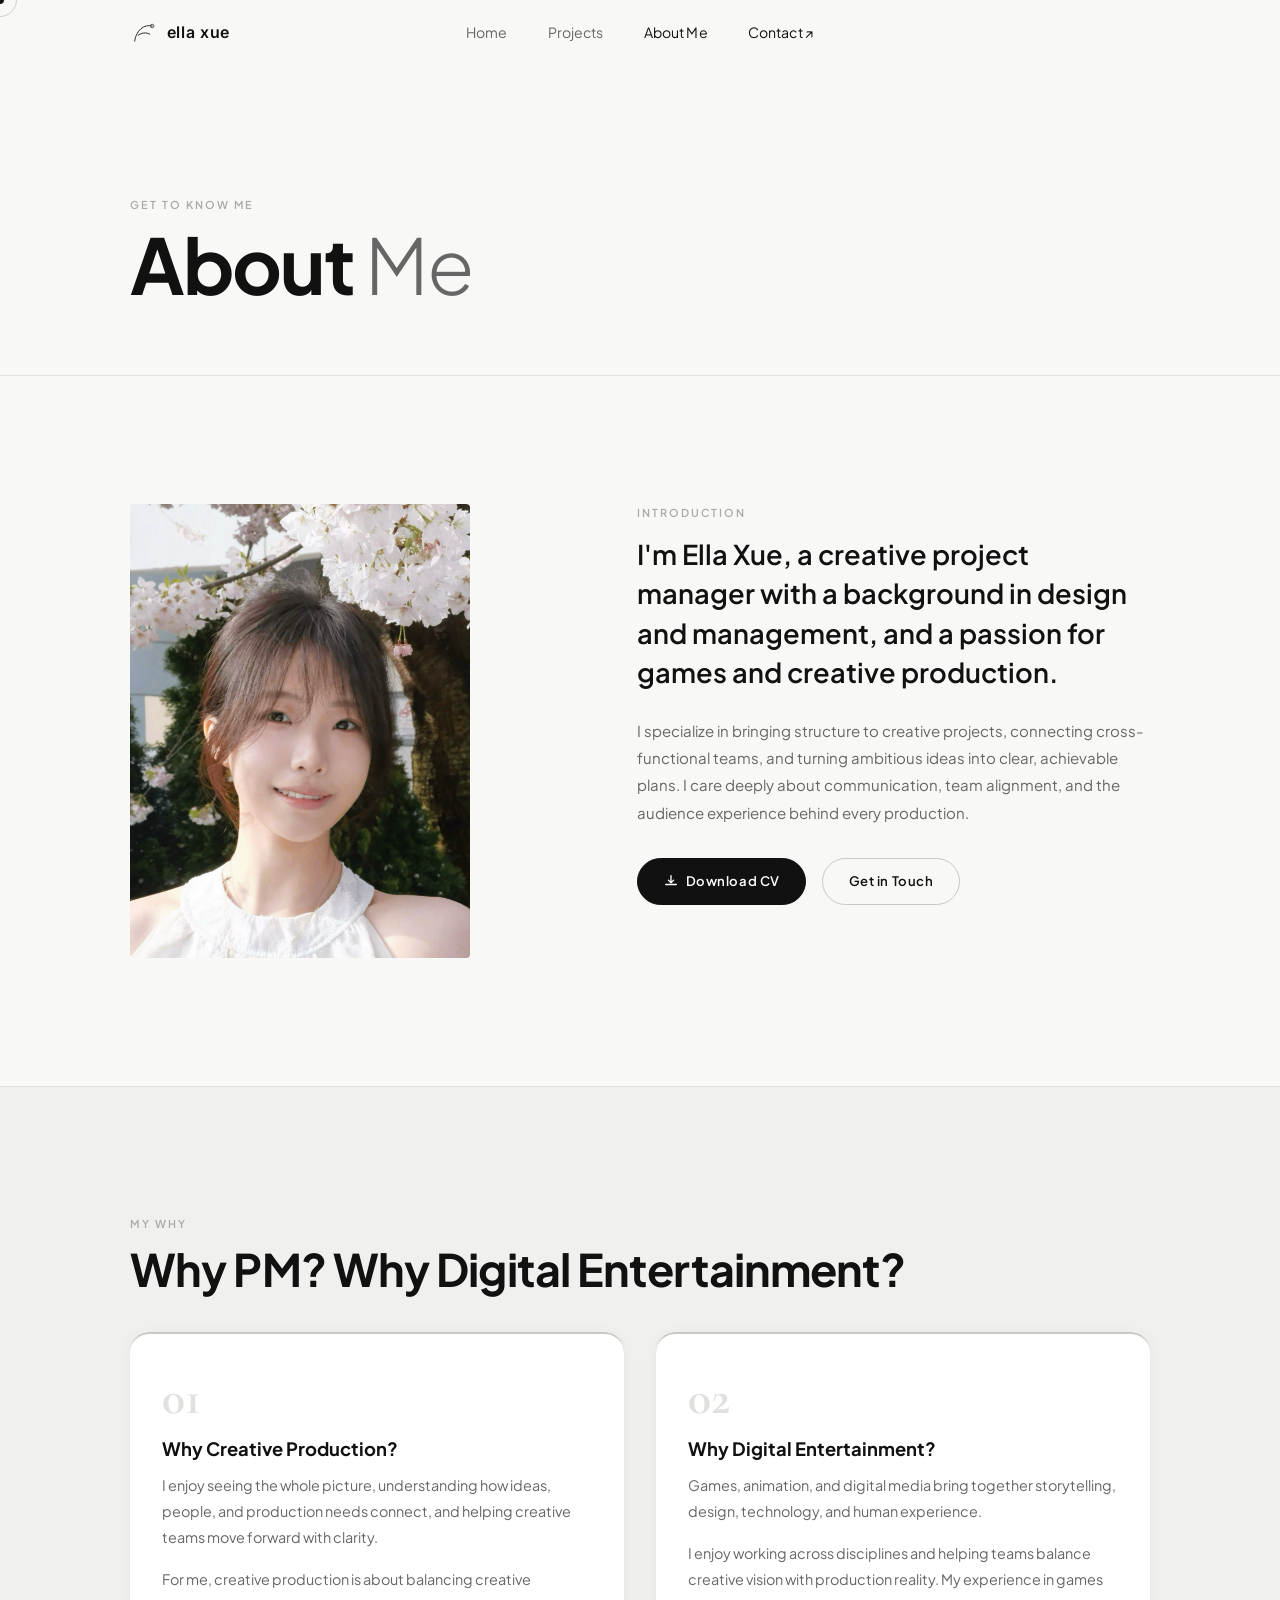
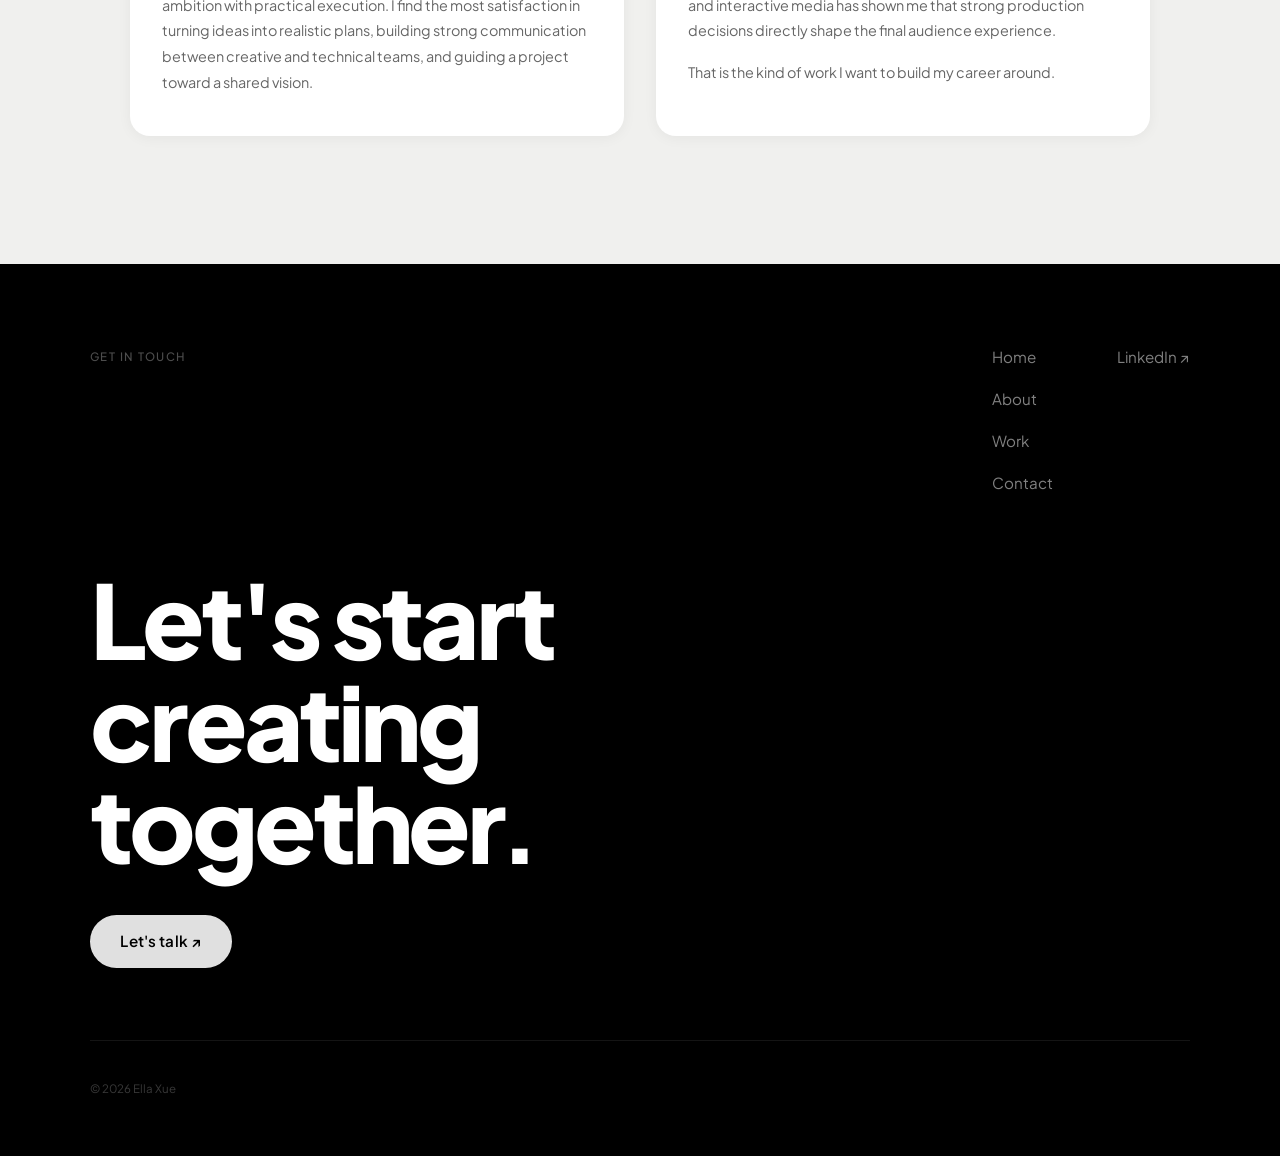
==== commit df5457d9: "Update title/description from Creative Producer to Creative Project Manager Co-Authored-By: Claude S" ====
--- a/about.html
+++ b/about.html
@@ -69,7 +69,7 @@
       </div>
       <div>
         <span class="eyebrow reveal">Introduction</span>
-        <p class="about-lead reveal">I'm Ella Xue, a creative producer with a background in design and management, and a passion for games and creative production.</p>
+        <p class="about-lead reveal">I'm Ella Xue, a creative project manager with a background in design and management, and a passion for games and creative production.</p>
         <p class="about-body reveal">I specialize in bringing structure to creative projects, connecting cross-functional teams, and turning ambitious ideas into clear, achievable plans. I care deeply about communication, team alignment, and the audience experience behind every production.</p>
         <div class="about-actions reveal">
           <a href="assets/images/EllaXueResume-ProductionAssistant.pdf" download class="btn btn-primary">
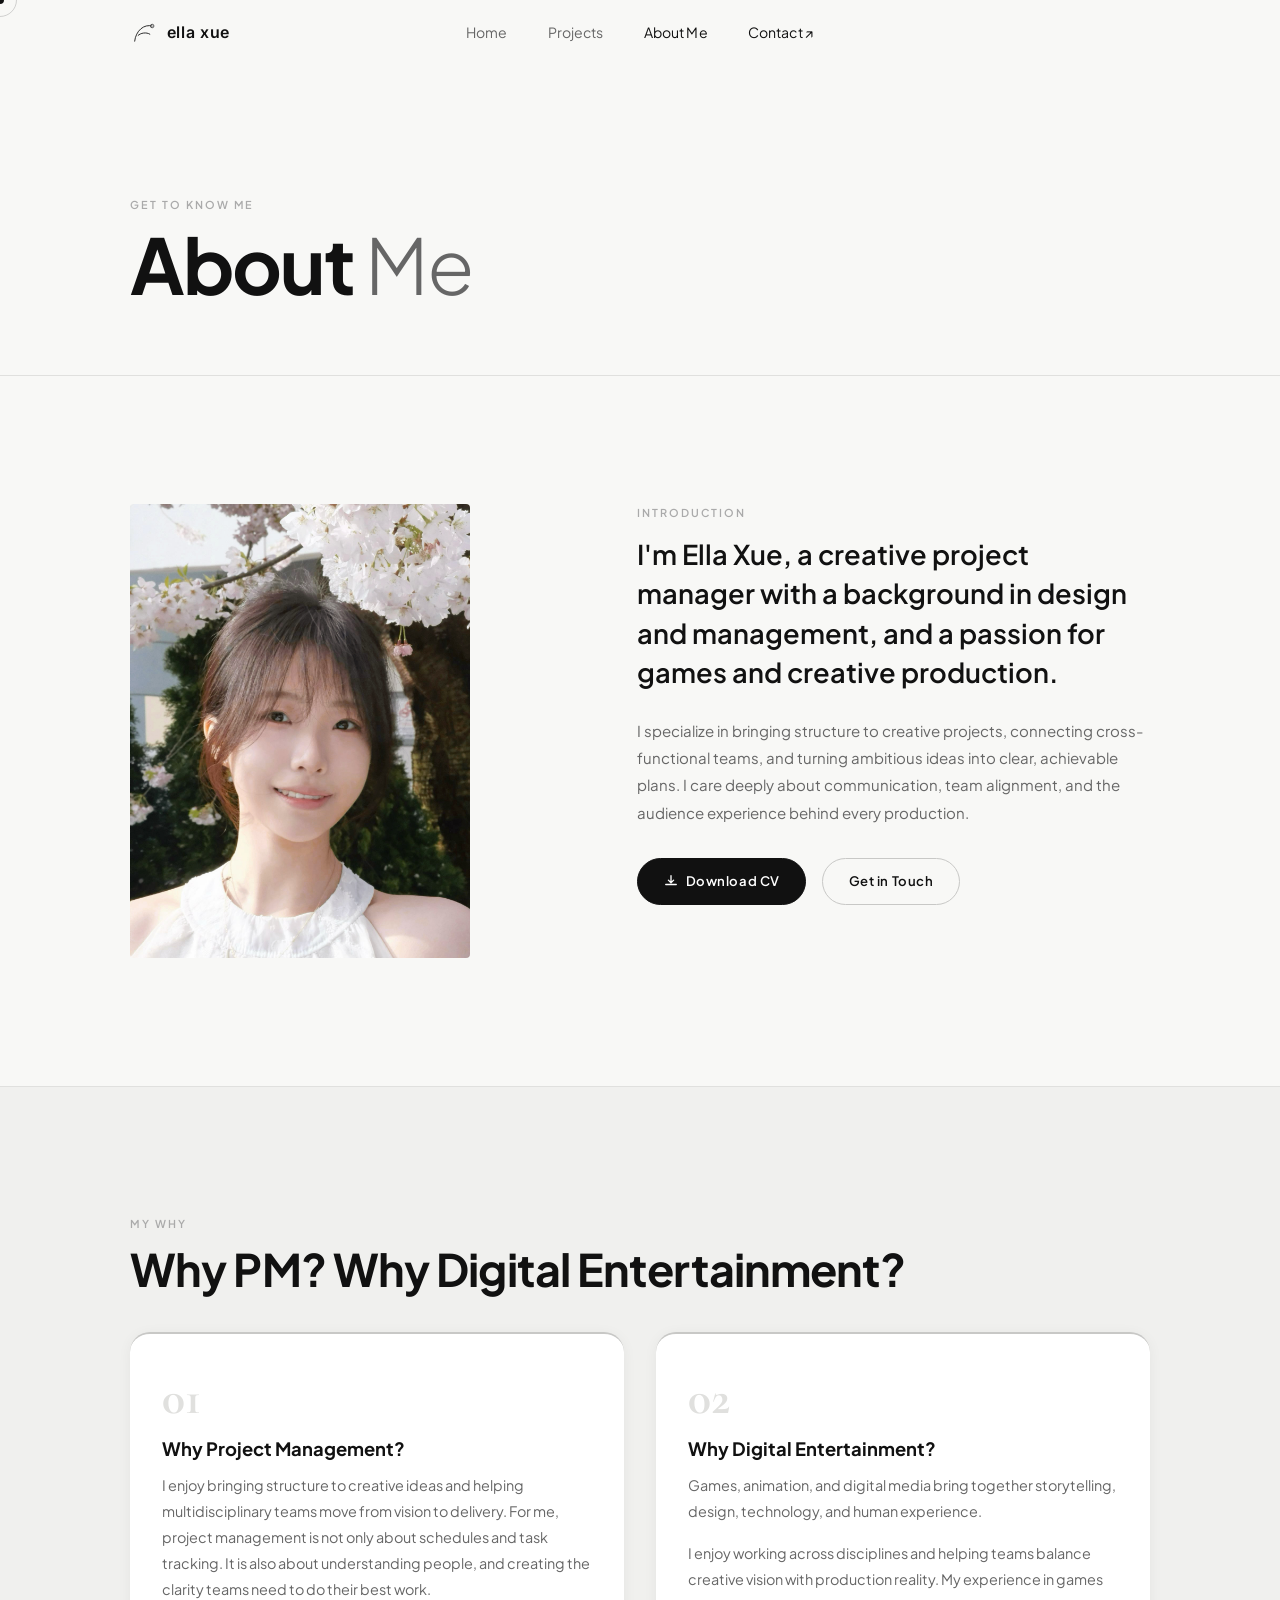
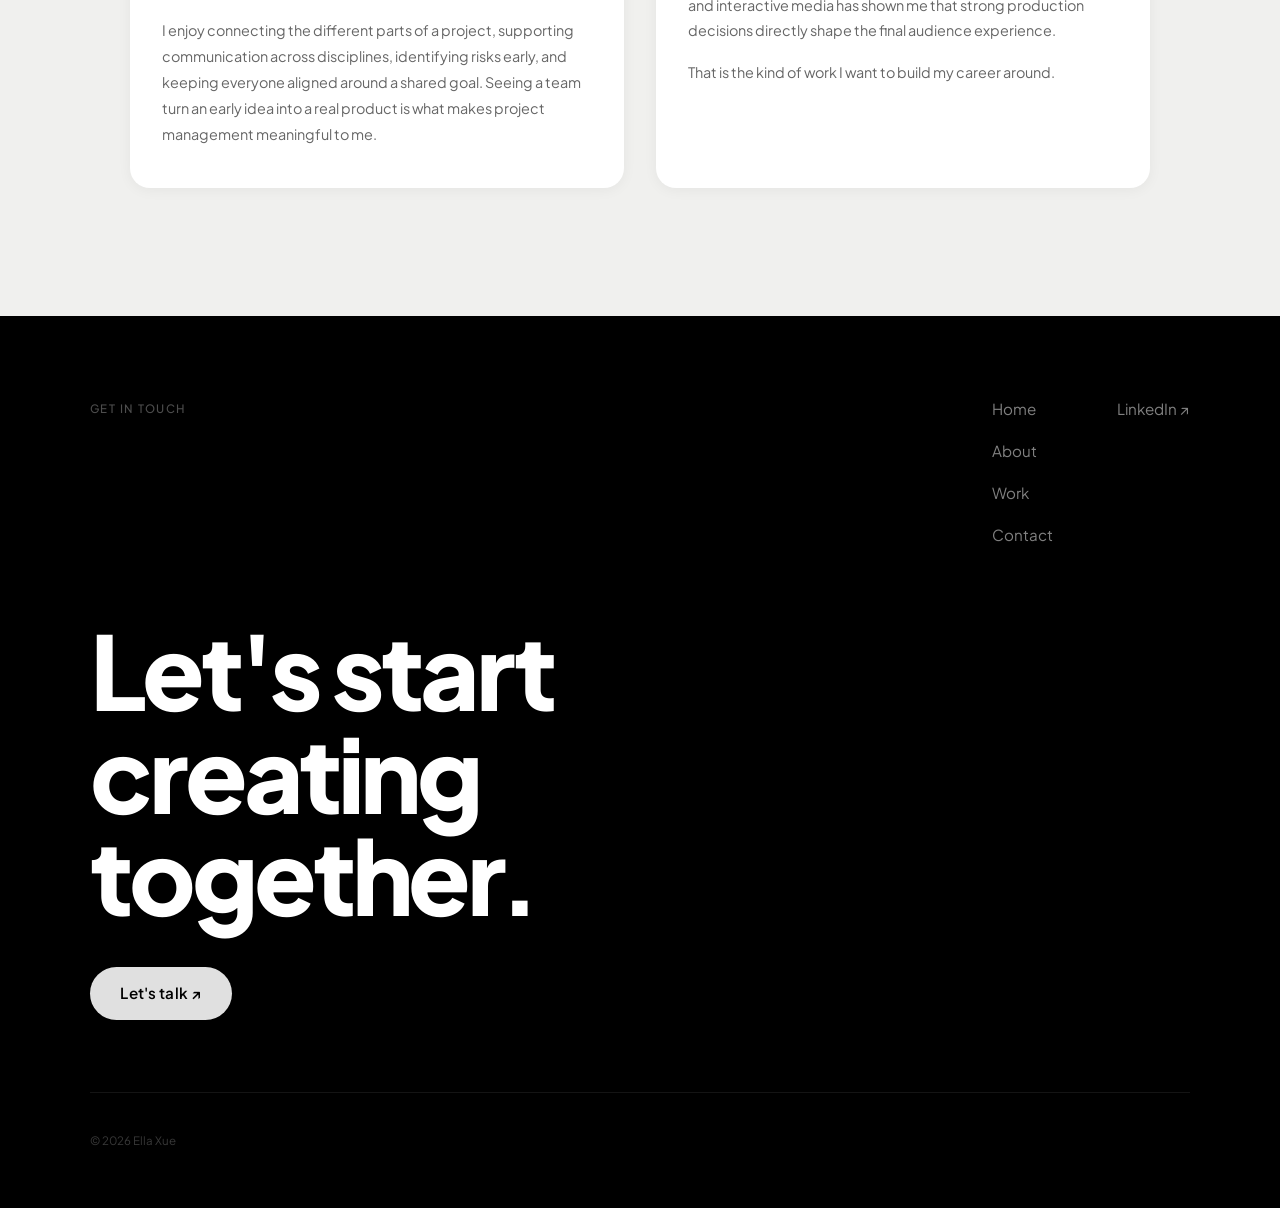
==== commit b9d37f70: "Update Why Creative Production card to Why Project Management Co-Authored-By: Claude Sonnet 5 <norep" ====
--- a/about.html
+++ b/about.html
@@ -72,7 +72,7 @@
         <p class="about-lead reveal">I'm Ella Xue, a creative project manager with a background in design and management, and a passion for games and creative production.</p>
         <p class="about-body reveal">I specialize in bringing structure to creative projects, connecting cross-functional teams, and turning ambitious ideas into clear, achievable plans. I care deeply about communication, team alignment, and the audience experience behind every production.</p>
         <div class="about-actions reveal">
-          <a href="assets/images/EllaXueResume-ProductionAssistant.pdf" download class="btn btn-primary">
+          <a href="assets/images/Ella%20CV.pdf" download class="btn btn-primary">
             <svg viewBox="0 0 16 16" fill="none" stroke="currentColor" stroke-width="1.5" stroke-linecap="round"><path d="M8 2v8M5 7l3 3 3-3M2 12h12"/></svg>
             Download CV
           </a>
@@ -91,9 +91,9 @@
     <div class="why-grid">
       <div class="why-card reveal">
         <p class="why-num">01</p>
-        <h3 class="why-title">Why Creative Production?</h3>
-        <p class="why-body">I enjoy seeing the whole picture, understanding how ideas, people, and production needs connect, and helping creative teams move forward with clarity.</p>
-        <p class="why-body" style="margin-top:1rem;">For me, creative production is about balancing creative ambition with practical execution. I find the most satisfaction in turning ideas into realistic plans, building strong communication between creative and technical teams, and guiding a project toward a shared vision.</p>
+        <h3 class="why-title">Why Project Management?</h3>
+        <p class="why-body">I enjoy bringing structure to creative ideas and helping multidisciplinary teams move from vision to delivery. For me, project management is not only about schedules and task tracking. It is also about understanding people, and creating the clarity teams need to do their best work.</p>
+        <p class="why-body" style="margin-top:1rem;">I enjoy connecting the different parts of a project, supporting communication across disciplines, identifying risks early, and keeping everyone aligned around a shared goal. Seeing a team turn an early idea into a real product is what makes project management meaningful to me.</p>
       </div>
       <div class="why-card reveal reveal-d1">
         <p class="why-num">02</p>
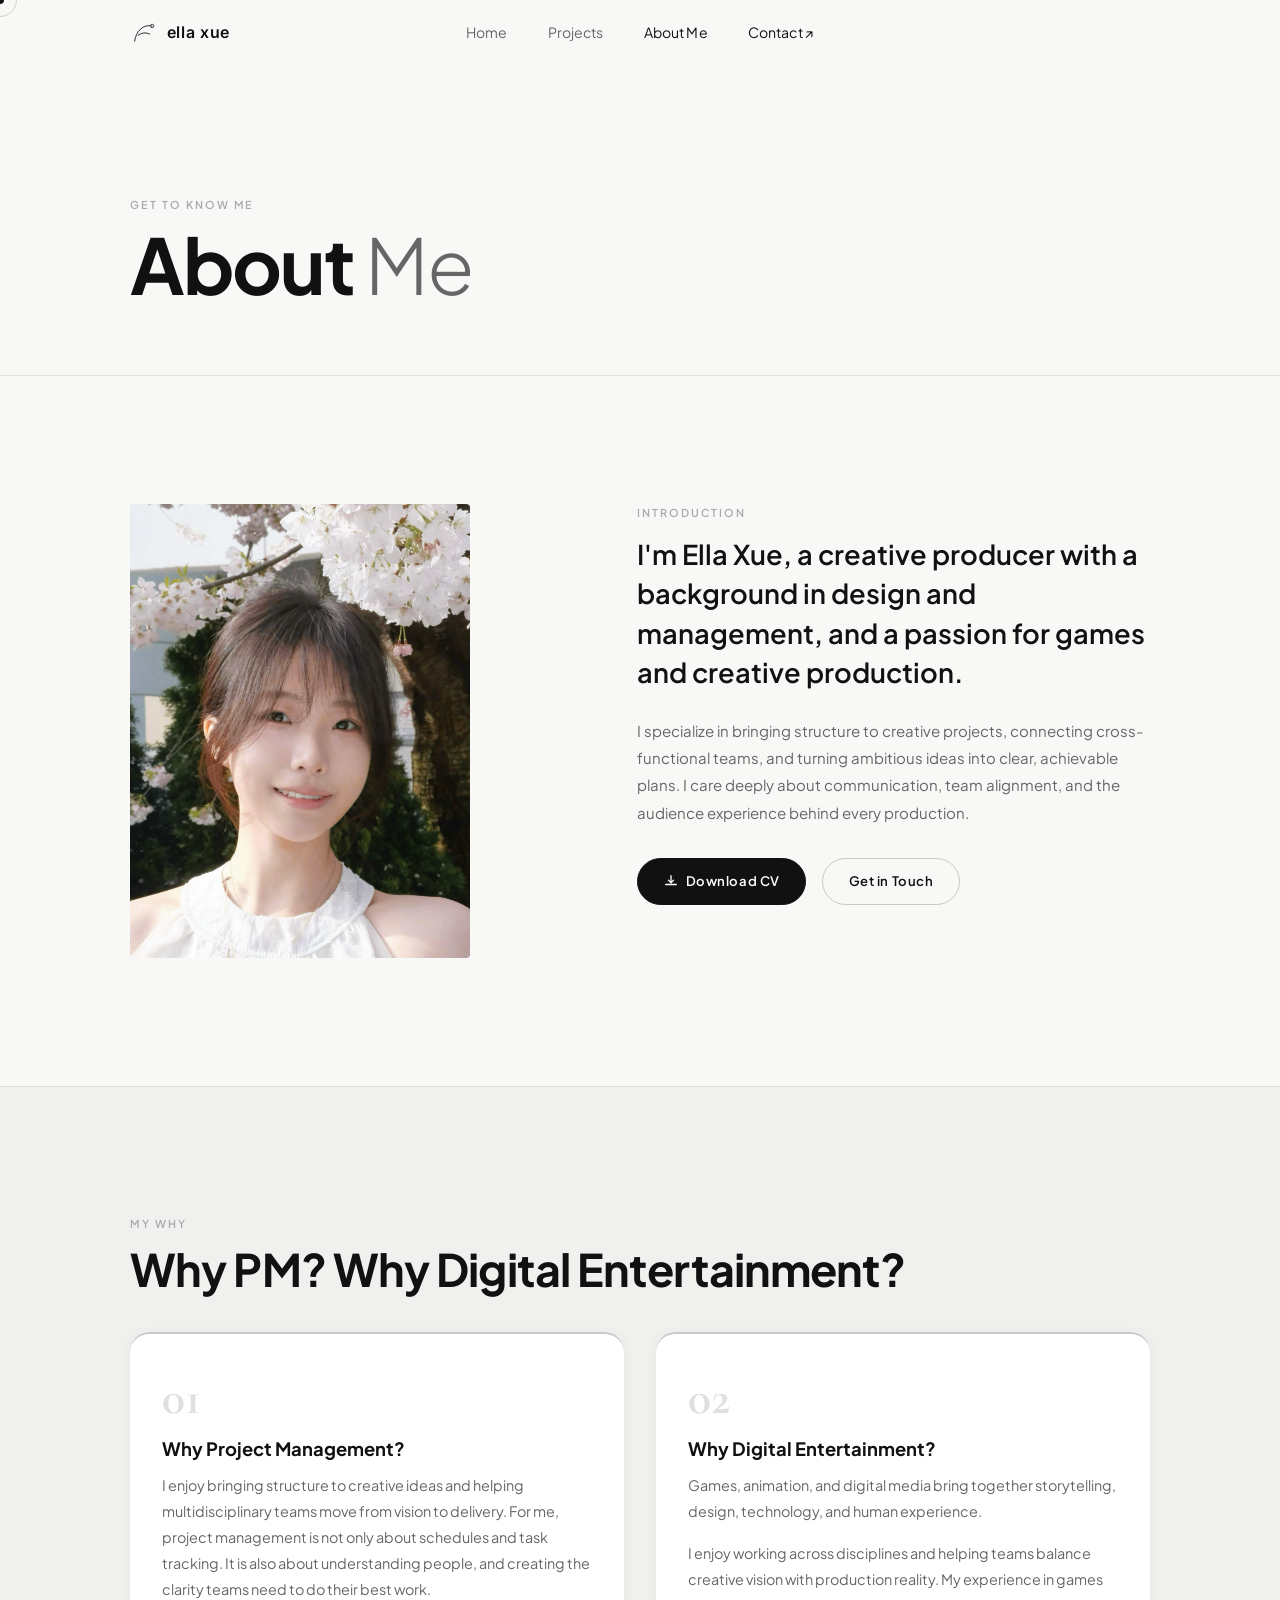
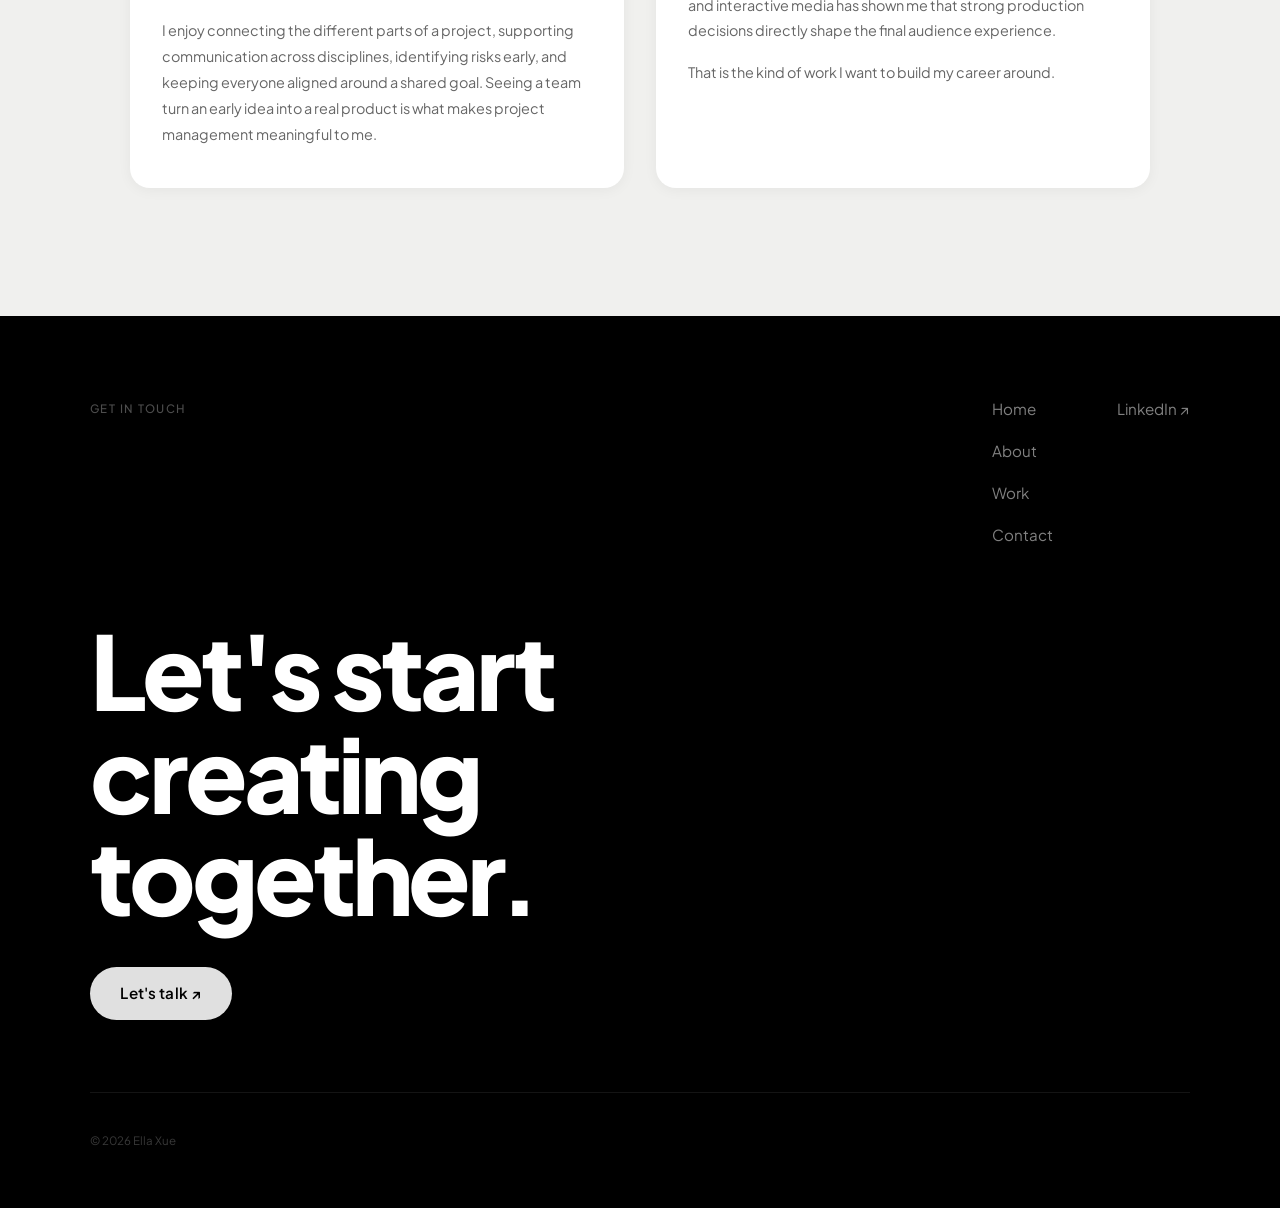
==== commit 4ecf6179: "Revert title/description from Creative Project Manager back to Creative Producer Co-Authored-By: Cla" ====
--- a/about.html
+++ b/about.html
@@ -69,7 +69,7 @@
       </div>
       <div>
         <span class="eyebrow reveal">Introduction</span>
-        <p class="about-lead reveal">I'm Ella Xue, a creative project manager with a background in design and management, and a passion for games and creative production.</p>
+        <p class="about-lead reveal">I'm Ella Xue, a creative producer with a background in design and management, and a passion for games and creative production.</p>
         <p class="about-body reveal">I specialize in bringing structure to creative projects, connecting cross-functional teams, and turning ambitious ideas into clear, achievable plans. I care deeply about communication, team alignment, and the audience experience behind every production.</p>
         <div class="about-actions reveal">
           <a href="assets/images/Ella%20CV.pdf" download class="btn btn-primary">
--- a/style.css
+++ b/style.css
@@ -168,6 +168,7 @@
   font-weight: 700; color: var(--ink); line-height: 1.05;
   letter-spacing: -0.02em; margin-bottom: 2.5rem; font-style: normal;
 }
+.section-heading--tight { font-size: clamp(1.7rem, 2.8vw, 2.4rem); }
 .section-lead {
   font-size: 1rem; font-weight: 400; color: var(--ink-muted);
   max-width: 540px; line-height: 1.8; margin-bottom: 2.5rem;
@@ -424,6 +425,24 @@
   background: var(--ink-faint); flex-shrink: 0; margin-top: 0.45rem;
 }
 
+.trait-grid {
+  display: grid; grid-template-columns: repeat(2, 1fr);
+  gap: 1.4rem 1.5rem;
+}
+.trait-card { display: flex; align-items: center; gap: 0.85rem; }
+.trait-icon {
+  display: flex; align-items: center; justify-content: center;
+  width: 36px; height: 36px; flex-shrink: 0; border-radius: 50%;
+  background: var(--surface); border: 1px solid var(--border); color: var(--ink);
+}
+.trait-icon svg { width: 16px; height: 16px; }
+.trait-card span:last-child {
+  font-size: 0.88rem; font-weight: 600; color: var(--ink); line-height: 1.3;
+}
+@media (max-width: 640px) {
+  .trait-grid { grid-template-columns: 1fr; gap: 1.1rem; }
+}
+
 /* ============================================================
    HOME — TOOLS & SKILLS
    ============================================================ */
@@ -832,9 +851,8 @@
   display: block; font-family: var(--font-body);
   font-size: clamp(1.1rem, 2.2vw, 1.55rem);
   font-weight: 500; letter-spacing: 0.01em; color: var(--ink);
-  margin-bottom: 2.5rem; position: relative; transition: color 0.3s, opacity 0.3s;
-}
-.contact-email-link:hover { color: var(--ink-muted); }
+  margin-bottom: 2.5rem; position: relative;
+}
 .email-underline {
   position: absolute; bottom: -6px; left: 0; width: 100%; height: 8px; pointer-events: none;
 }
@@ -1218,10 +1236,8 @@
 .role-card {
   background: var(--surface);
   padding: 1.8rem;
-  transition: background 0.2s;
   cursor: default;
 }
-.role-card:hover { background: var(--bg-2); }
 .role-idx {
   font-size: 0.65rem;
   font-weight: 600;
@@ -1338,10 +1354,8 @@
   padding: 2rem 0 2rem 2.25rem;
   position: relative;
   border-bottom: 1px solid var(--border);
-  transition: background 0.2s;
 }
 .tl-item:last-child { border-bottom: none; }
-.tl-item:hover { background: rgba(0,0,0,0.012); border-radius: 8px; }
 .tl-dot {
   position: absolute;
   left: -5px;
@@ -1353,7 +1367,6 @@
   border: 2px solid var(--border-2);
   transition: border-color 0.3s, background 0.3s;
 }
-.tl-item:hover .tl-dot,
 .tl-item.active .tl-dot {
   border-color: var(--ink);
   background: var(--ink);
@@ -1391,7 +1404,6 @@
   border: 1px solid var(--border);
   border-radius: 6px;
   padding: 3px 10px;
-  transition: all 0.2s;
 }
 .chip.key {
   color: var(--ink);
@@ -1399,7 +1411,6 @@
   border-color: var(--border-2);
   font-weight: 500;
 }
-.chip:hover { border-color: var(--border-2); background: var(--surface); }
 .tl-pm-note {
   font-size: 0.8rem;
   font-weight: 300;
@@ -1719,8 +1730,7 @@
   overflow: hidden;
   background: var(--border);
 }
-.ch-panel { background: var(--surface); padding: 2.5rem 2.4rem; transition: background 0.2s; }
-.ch-panel:hover { background: var(--bg-2); }
+.ch-panel { background: var(--surface); padding: 2.5rem 2.4rem; }
 .ch-panel-label {
   font-size: 0.65rem;
   font-weight: 600;
@@ -1753,9 +1763,7 @@
   border: 1px solid var(--border);
   border-radius: 12px;
   padding: 2rem 1.8rem;
-  transition: box-shadow 0.25s, transform 0.25s;
-}
-.refl-card:hover { box-shadow: 0 6px 24px rgba(0,0,0,0.05); transform: translateY(-3px); }
+}
 .refl-big-num {
   font-family: var(--font-serif);
   font-size: 3.5rem;
@@ -1820,6 +1828,63 @@
   letter-spacing: 0.1em;
   text-transform: uppercase;
   color: rgba(255,255,255,0.35);
+}
+
+/* --- Next project (shown between case study and dark end section) --- */
+.next-proj {
+  padding: 4.5rem 2.5rem 5rem;
+  text-align: center;
+  border-top: 1px solid var(--border);
+}
+.next-proj-label {
+  display: block;
+  font-family: var(--font-heading);
+  font-size: clamp(1.3rem, 2.5vw, 1.7rem);
+  font-weight: 700;
+  color: var(--ink);
+  margin-bottom: 2rem;
+}
+.next-proj-card {
+  position: relative;
+  display: block;
+  width: 100%;
+  max-width: 600px;
+  aspect-ratio: 760 / 420;
+  margin: 0 auto;
+  border-radius: 14px;
+  overflow: hidden;
+  border: 1px solid var(--border);
+}
+.next-proj-thumb {
+  width: 100%;
+  height: 100%;
+  transition: transform 0.5s var(--ease);
+}
+.next-proj-card:hover .next-proj-thumb { transform: scale(1.05); }
+.next-proj-overlay {
+  position: absolute;
+  inset: 0;
+  display: flex;
+  align-items: center;
+  justify-content: center;
+  background: rgba(0,0,0,0);
+  transition: background 0.35s var(--ease);
+}
+.next-proj-card:hover .next-proj-overlay { background: rgba(0,0,0,0.32); }
+.next-proj-title {
+  font-family: var(--font-body);
+  font-size: 0.78rem;
+  font-weight: 700;
+  letter-spacing: 0.12em;
+  text-transform: uppercase;
+  color: #fff;
+  opacity: 0;
+  transition: opacity 0.3s var(--ease);
+}
+.next-proj-card:hover .next-proj-title { opacity: 1; }
+@media (max-width: 640px) {
+  .next-proj { padding: 3rem 1.5rem 3.5rem; }
+  .next-proj-label { margin-bottom: 1.5rem; }
 }
 
 /* --- Dark end section (CTA + nav + footer) — project pages --- */
@@ -2071,7 +2136,6 @@
 .ch-panel--challenge { border-top-color: #c87c78; }
 .ch-panel--response  { border-top-color: var(--blue); }
 .ch-panel--outcome   { border-top-color: var(--teal); background: var(--teal-light); }
-.ch-panel--outcome:hover { background: #d4e8e2; }
 .ch-panel--challenge .ch-panel-label { color: #c87c78; }
 .ch-panel--response  .ch-panel-label { color: var(--blue); }
 .ch-panel--outcome   .ch-panel-label { color: var(--teal); }
